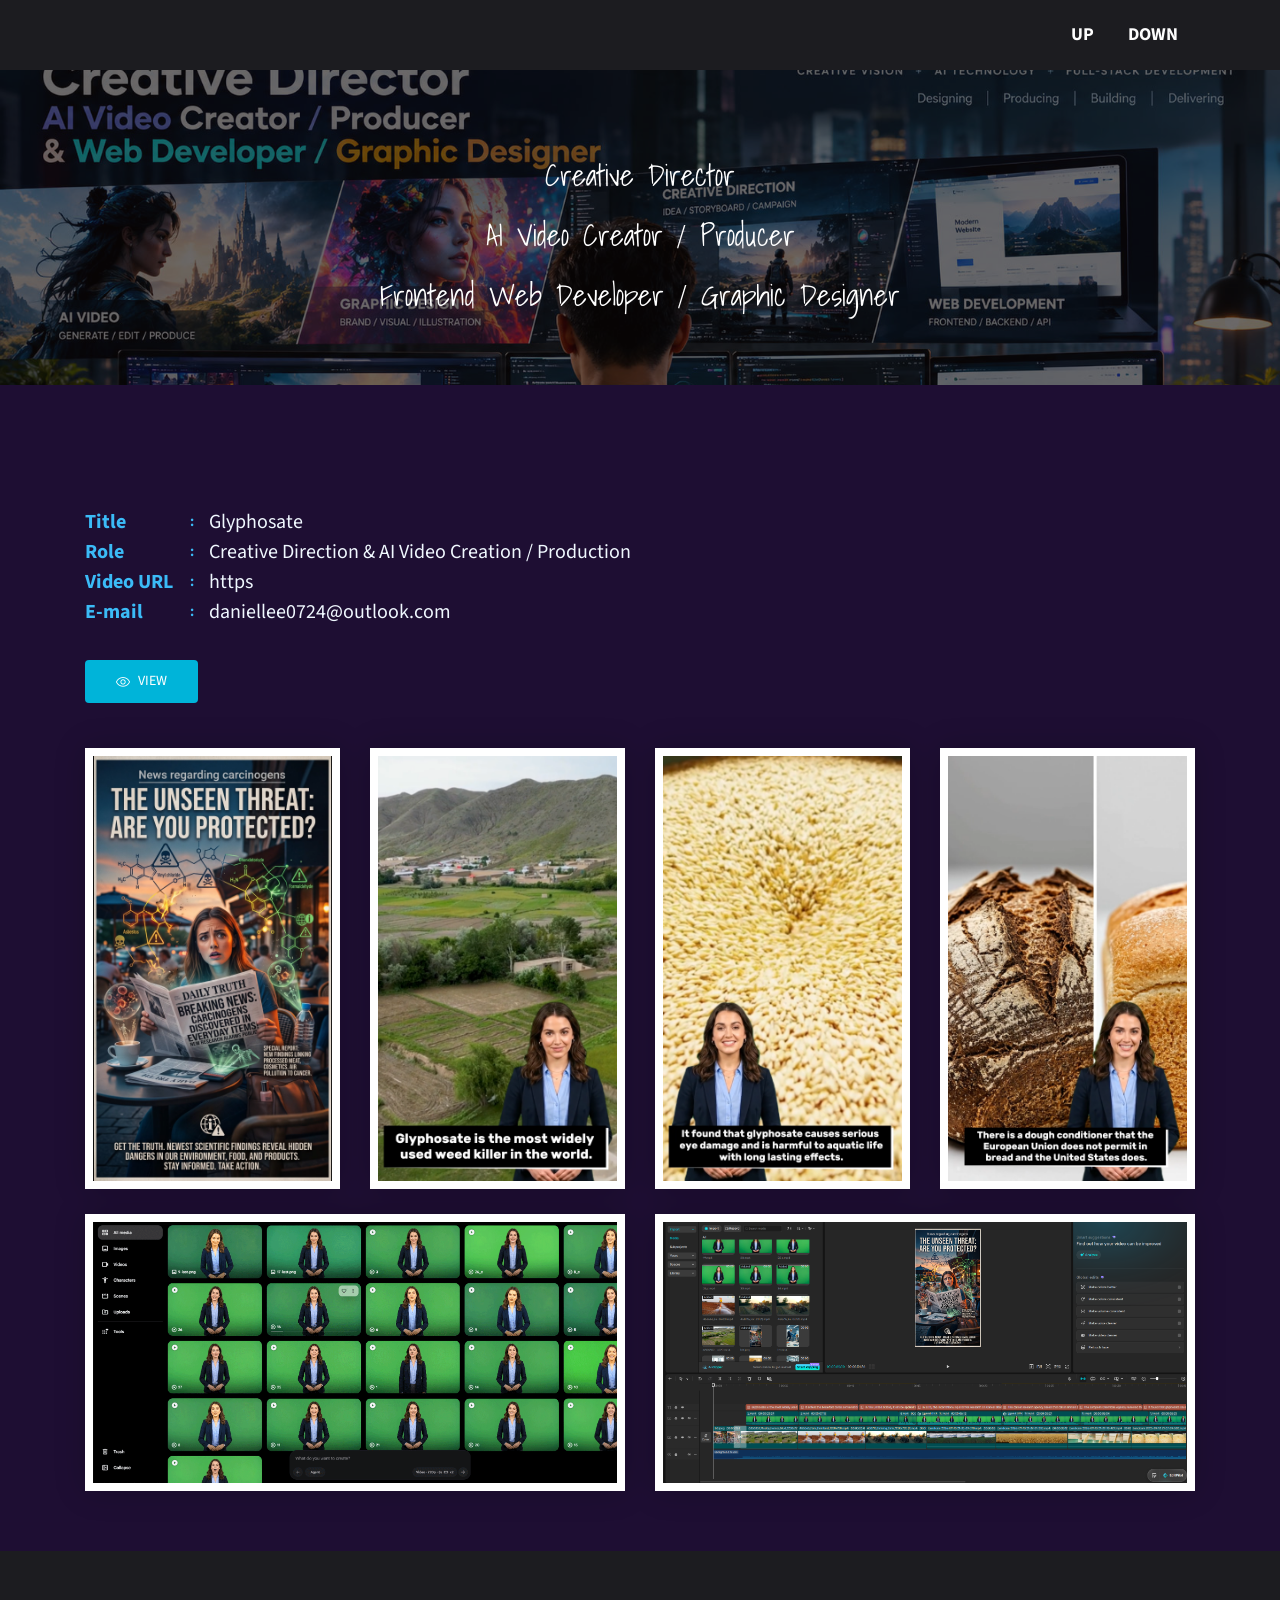
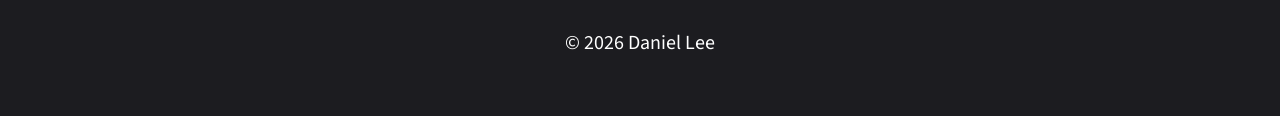
==== assets/product-1.html @ 9b0a5a01 "first commit" ====
<!DOCTYPE html>
<html lang="en">
  <head>

    <title>product-1</title>

    <!-- Bootstrap CSS -->
    <link rel="stylesheet" type="text/css" href="css/bootstrap.min.css" >
    <!-- Fonts -->
    <link rel="stylesheet" type="text/css" href="fonts/font-awesome.min.css">
    <!-- Icon -->
    <link rel="stylesheet" type="text/css" href="fonts/simple-line-icons.css">
    <!-- Slicknav -->
    <link rel="stylesheet" type="text/css" href="css/slicknav.css">
    <!-- Nivo Lightbox -->
    <link rel="stylesheet" type="text/css" href="css/nivo-lightbox.css" >
    <!-- Animate -->
    <link rel="stylesheet" type="text/css" href="css/animate.css">
    <!-- Main Style -->
    <link rel="stylesheet" type="text/css" href="css/main.css">
    <!-- Responsive Style -->
    <link rel="stylesheet" type="text/css" href="css/responsive.css">

  </head>
  <body>

    <!-- Header Area wrapper Starts -->
    <header id="header-wrap">
      <!-- Navbar Start -->
      <nav class="navbar navbar-expand-lg fixed-top scrolling-navbar indigo">
        <div class="container">
          <!-- Brand and toggle get grouped for better mobile display -->
          <div class="collapse navbar-collapse" id="main-navbar">
            <ul class="onepage-nev navbar-nav mr-auto w-100 justify-content-end clearfix">
              <li class="nav-item active">
                <a class="nav-link" href="#hero-area">
                  Up
                </a>
              </li>
              <li class="nav-item">
                <a class="nav-link" href="#footer">
                  Down
                </a>
              </li>
            </ul>
          </div>
        </div>

        <!-- Mobile Menu Start -->
        <ul class="onepage-nev mobile-menu">
          <li>
            <a href="#home">UP</a>
          </li>
          <li>
            <a href="#footer">Down</a>
          </li>
        </ul>
        <!-- Mobile Menu End -->
      </nav>
      <!-- Navbar End -->

      <!-- Hero Area Start -->
      <div id="hero-area" class="hero-area-bg">
        <div class="overlay"></div>
        <div class="container">
          <div class="row">
            <div class="col-md-12 col-sm-12 text-center">
              <div class="contents">
                <p class="script-font wow fadeInUp" data-wow-delay="0.6s"><br> Creative Director <br> <br> AI Video Creator / Producer <br> <br> Frontend Web Developer / Graphic Designer</p>
              </div>
            </div>
          </div>
        </div>
      </div>
      <!-- Hero Area End -->

    </header>
    <!-- Header Area wrapper End -->

    <!-- About Section Start -->
    <section id="about" class="section-padding">

      <div class="container">
            <div class="profile-wrapper wow fadeInRight" data-wow-delay="0.3s">
                <div class="about-profile">
                  <ul class="admin-profile">
                    <li><span class="pro-title"> Title </span> <span class="pro-detail">Glyphosate</span></li>
                    <li><span class="pro-title"> Role </span> <span class="pro-detail">Creative Direction & AI Video Creation / Production</span></li>
                    <li><span class="pro-title"> Video URL </span> <span class="pro-detail">https</span></li>
                    <li><span class="pro-title"> E-mail </span> <span class="pro-detail">daniellee0724@outlook.com</span></li>
                  </ul>
              </div>         
              <a href="#" class="btn btn-common"><i class="icon-eye"></i> View</a>
            </div>
            
        <div class="img-thumb wow fadeInLeft" data-wow-delay="0.3s">
          <div class="row">
            <div class="col-sm-6 col-md-3">
              <img  class="img-fluid" src="img/gallery/Glyphosate[00_00_02].png" alt="">
            </div>
              <div class="col-sm-6 col-md-3">
              <img  class="img-fluid" src="img/gallery/Glyphosate[00_00_06].png" alt="">
            </div>
            <div class="col-sm-6 col-md-3">
              <img  class="img-fluid" src="img/gallery/Glyphosate[00_00_34].png" alt="">
            </div>
            <div class="col-sm-6 col-md-3">
              <img  class="img-fluid" src="img/gallery/Glyphosate[00_00_45].png" alt="">
            </div>
          </div>
        </div>

        <br>
        
        <div class="row">
          <div class="col-sm-6">
            <div class="img-thumb wow fadeInLeft" data-wow-delay="0.3s">
              <img class="img-fluid" src="img/gallery/Glyphosate_work_1.png" alt="">
            </div>
          </div>
          <div class="col-sm-6">
            <div class="img-thumb wow fadeInLeft" data-wow-delay="0.3s">
              <img class="img-fluid" src="img/gallery/Glyphosate_work_2.png" alt="">
            </div>
          </div>
        </div> 

      </div>

    </section>
    <!-- About Section End -->

    

    <!-- Footer Section Start -->
    <footer id="footer"class="footer-area section-padding">
      <div class="container">
        <div class="row">
          <div class="col-md-12">
            <div class="footer-text text-center wow fadeInDown" data-wow-delay="0.3s">
              <p>© <span id="year"></span> Daniel Lee</p>
            </div>
          </div>
        </div>
      </div>
    </footer>
    <!-- Footer Section End -->

    <a href="#" class="back-to-top">
    	<i class="icon-arrow-up"></i>
    </a>

    <!-- jQuery first, then Popper.js, then Bootstrap JS -->
    <script>
      const d = new Date();
      document.getElementById("year").innerHTML = d.getFullYear();
	  </script>
    <script src="assets/js/jquery-min.js"></script>
    <script src="assets/js/popper.min.js"></script>
    <script src="assets/js/bootstrap.min.js"></script>
    <script src="assets/js/jquery.mixitup.js"></script>
    <script src="assets/js/jquery.counterup.min.js"></script>
    <script src="assets/js/waypoints.min.js"></script>
    <script src="assets/js/wow.js"></script>
    <script src="assets/js/jquery.nav.js"></script>
    <script src="assets/js/jquery.easing.min.js"></script>  
    <script src="assets/js/nivo-lightbox.js"></script>
    <script src="assets/js/jquery.slicknav.js"></script>
    <script src="assets/js/main.js"></script>
      
  </body>
</html>
---- assets/fonts/simple-line-icons.css ----
@font-face {
	font-family: 'Simple-Line-Icons';
	src:url('../fonts/line-icons/Simple-Line-Icons.eot');
	src:url('../fonts/line-icons/Simple-Line-Icons.eot?#iefix') format('embedded-opentype'),
		url('../fonts/line-icons/Simple-Line-Icons.woff') format('woff'),
		url('../fonts/line-icons/Simple-Line-Icons.ttf') format('truetype'),
		url('../fonts/line-icons/Simple-Line-Icons.svg#Simple-Line-Icons') format('svg');
		font-weight: normal;
		font-style: normal;
}
/*
 Use the following CSS code if you want to have a class per icon.
 Instead of a list of all class selectors, you can use the generic [class*="icon-"] selector, but it's slower:
*/
.icon-user,
.icon-people,
.icon-user-female,
.icon-user-follow,
.icon-user-following,
.icon-user-unfollow,
.icon-login,
.icon-logout,
.icon-emotsmile,
.icon-phone,
.icon-call-end,
.icon-call-in,
.icon-call-out,
.icon-map,
.icon-location-pin,
.icon-direction,
.icon-directions,
.icon-compass,
.icon-layers,
.icon-menu,
.icon-list,
.icon-options-vertical,
.icon-options,
.icon-arrow-down,
.icon-arrow-left,
.icon-arrow-right,
.icon-arrow-up,
.icon-arrow-up-circle,
.icon-arrow-left-circle,
.icon-arrow-right-circle,
.icon-arrow-down-circle,
.icon-check,
.icon-clock,
.icon-plus,
.icon-minus,
.icon-close,
.icon-event,
.icon-exclamation,
.icon-organization,
.icon-trophy,
.icon-screen-smartphone,
.icon-screen-desktop,
.icon-plane,
.icon-notebook,
.icon-mustache,
.icon-mouse,
.icon-magnet,
.icon-energy,
.icon-disc,
.icon-cursor,
.icon-cursor-move,
.icon-crop,
.icon-chemistry,
.icon-speedometer,
.icon-shield,
.icon-screen-tablet,
.icon-magic-wand,
.icon-hourglass,
.icon-graduation,
.icon-ghost,
.icon-game-controller,
.icon-fire,
.icon-eyeglass,
.icon-envelope-open,
.icon-envelope-letter,
.icon-bell,
.icon-badge,
.icon-anchor,
.icon-wallet,
.icon-vector,
.icon-speech,
.icon-puzzle,
.icon-printer,
.icon-present,
.icon-playlist,
.icon-pin,
.icon-picture,
.icon-handbag,
.icon-globe-alt,
.icon-globe,
.icon-folder-alt,
.icon-folder,
.icon-film,
.icon-feed,
.icon-drop,
.icon-drawer,
.icon-docs,
.icon-doc,
.icon-diamond,
.icon-cup,
.icon-calculator,
.icon-bubbles,
.icon-briefcase,
.icon-book-open,
.icon-basket-loaded,
.icon-basket,
.icon-bag,
.icon-action-undo,
.icon-action-redo,
.icon-wrench,
.icon-umbrella,
.icon-trash,
.icon-tag,
.icon-support,
.icon-frame,
.icon-size-fullscreen,
.icon-size-actual,
.icon-shuffle,
.icon-share-alt,
.icon-share,
.icon-rocket,
.icon-question,
.icon-pie-chart,
.icon-pencil,
.icon-note,
.icon-loop,
.icon-home,
.icon-grid,
.icon-graph,
.icon-microphone,
.icon-music-tone-alt,
.icon-music-tone,
.icon-earphones-alt,
.icon-earphones,
.icon-equalizer,
.icon-like,
.icon-dislike,
.icon-control-start,
.icon-control-rewind,
.icon-control-play,
.icon-control-pause,
.icon-control-forward,
.icon-control-end,
.icon-volume-1,
.icon-volume-2,
.icon-volume-off,
.icon-calendar,
.icon-bulb,
.icon-chart,
.icon-ban,
.icon-bubble,
.icon-camrecorder,
.icon-camera,
.icon-cloud-download,
.icon-cloud-upload,
.icon-envelope,
.icon-eye,
.icon-flag,
.icon-heart,
.icon-info,
.icon-key,
.icon-link,
.icon-lock,
.icon-lock-open,
.icon-magnifier,
.icon-magnifier-add,
.icon-magnifier-remove,
.icon-paper-clip,
.icon-paper-plane,
.icon-power,
.icon-refresh,
.icon-reload,
.icon-settings,
.icon-star,
.icon-symbol-female,
.icon-symbol-male,
.icon-target,
.icon-credit-card,
.icon-paypal,
.icon-social-tumblr,
.icon-social-twitter,
.icon-social-facebook,
.icon-social-instagram,
.icon-social-linkedin,
.icon-social-pinterest,
.icon-social-github,
.icon-social-google,
.icon-social-reddit,
.icon-social-skype,
.icon-social-dribbble,
.icon-social-behance,
.icon-social-foursqare,
.icon-social-soundcloud,
.icon-social-spotify,
.icon-social-stumbleupon,
.icon-social-youtube,
.icon-social-dropbox,
.icon-social-vkontakte,
.icon-social-steam {
  font-family: 'simple-line-icons';
  speak: none;
  font-style: normal;
  font-weight: normal;
  font-variant: normal;
  text-transform: none;
  line-height: 1;
  /* Better Font Rendering =========== */
  -webkit-font-smoothing: antialiased;
  -moz-osx-font-smoothing: grayscale;
}
.icon-user:before {
  content: "\e005";
}
.icon-people:before {
  content: "\e001";
}
.icon-user-female:before {
  content: "\e000";
}
.icon-user-follow:before {
  content: "\e002";
}
.icon-user-following:before {
  content: "\e003";
}
.icon-user-unfollow:before {
  content: "\e004";
}
.icon-login:before {
  content: "\e066";
}
.icon-logout:before {
  content: "\e065";
}
.icon-emotsmile:before {
  content: "\e021";
}
.icon-phone:before {
  content: "\e600";
}
.icon-call-end:before {
  content: "\e048";
}
.icon-call-in:before {
  content: "\e047";
}
.icon-call-out:before {
  content: "\e046";
}
.icon-map:before {
  content: "\e033";
}
.icon-location-pin:before {
  content: "\e096";
}
.icon-direction:before {
  content: "\e042";
}
.icon-directions:before {
  content: "\e041";
}
.icon-compass:before {
  content: "\e045";
}
.icon-layers:before {
  content: "\e034";
}
.icon-menu:before {
  content: "\e601";
}
.icon-list:before {
  content: "\e067";
}
.icon-options-vertical:before {
  content: "\e602";
}
.icon-options:before {
  content: "\e603";
}
.icon-arrow-down:before {
  content: "\e604";
}
.icon-arrow-left:before {
  content: "\e605";
}
.icon-arrow-right:before {
  content: "\e606";
}
.icon-arrow-up:before {
  content: "\e607";
}
.icon-arrow-up-circle:before {
  content: "\e078";
}
.icon-arrow-left-circle:before {
  content: "\e07a";
}
.icon-arrow-right-circle:before {
  content: "\e079";
}
.icon-arrow-down-circle:before {
  content: "\e07b";
}
.icon-check:before {
  content: "\e080";
}
.icon-clock:before {
  content: "\e081";
}
.icon-plus:before {
  content: "\e095";
}
.icon-minus:before {
  content: "\e615";
}
.icon-close:before {
  content: "\e082";
}
.icon-event:before {
  content: "\e619";
}
.icon-exclamation:before {
  content: "\e617";
}
.icon-organization:before {
  content: "\e616";
}
.icon-trophy:before {
  content: "\e006";
}
.icon-screen-smartphone:before {
  content: "\e010";
}
.icon-screen-desktop:before {
  content: "\e011";
}
.icon-plane:before {
  content: "\e012";
}
.icon-notebook:before {
  content: "\e013";
}
.icon-mustache:before {
  content: "\e014";
}
.icon-mouse:before {
  content: "\e015";
}
.icon-magnet:before {
  content: "\e016";
}
.icon-energy:before {
  content: "\e020";
}
.icon-disc:before {
  content: "\e022";
}
.icon-cursor:before {
  content: "\e06e";
}
.icon-cursor-move:before {
  content: "\e023";
}
.icon-crop:before {
  content: "\e024";
}
.icon-chemistry:before {
  content: "\e026";
}
.icon-speedometer:before {
  content: "\e007";
}
.icon-shield:before {
  content: "\e00e";
}
.icon-screen-tablet:before {
  content: "\e00f";
}
.icon-magic-wand:before {
  content: "\e017";
}
.icon-hourglass:before {
  content: "\e018";
}
.icon-graduation:before {
  content: "\e019";
}
.icon-ghost:before {
  content: "\e01a";
}
.icon-game-controller:before {
  content: "\e01b";
}
.icon-fire:before {
  content: "\e01c";
}
.icon-eyeglass:before {
  content: "\e01d";
}
.icon-envelope-open:before {
  content: "\e01e";
}
.icon-envelope-letter:before {
  content: "\e01f";
}
.icon-bell:before {
  content: "\e027";
}
.icon-badge:before {
  content: "\e028";
}
.icon-anchor:before {
  content: "\e029";
}
.icon-wallet:before {
  content: "\e02a";
}
.icon-vector:before {
  content: "\e02b";
}
.icon-speech:before {
  content: "\e02c";
}
.icon-puzzle:before {
  content: "\e02d";
}
.icon-printer:before {
  content: "\e02e";
}
.icon-present:before {
  content: "\e02f";
}
.icon-playlist:before {
  content: "\e030";
}
.icon-pin:before {
  content: "\e031";
}
.icon-picture:before {
  content: "\e032";
}
.icon-handbag:before {
  content: "\e035";
}
.icon-globe-alt:before {
  content: "\e036";
}
.icon-globe:before {
  content: "\e037";
}
.icon-folder-alt:before {
  content: "\e039";
}
.icon-folder:before {
  content: "\e089";
}
.icon-film:before {
  content: "\e03a";
}
.icon-feed:before {
  content: "\e03b";
}
.icon-drop:before {
  content: "\e03e";
}
.icon-drawer:before {
  content: "\e03f";
}
.icon-docs:before {
  content: "\e040";
}
.icon-doc:before {
  content: "\e085";
}
.icon-diamond:before {
  content: "\e043";
}
.icon-cup:before {
  content: "\e044";
}
.icon-calculator:before {
  content: "\e049";
}
.icon-bubbles:before {
  content: "\e04a";
}
.icon-briefcase:before {
  content: "\e04b";
}
.icon-book-open:before {
  content: "\e04c";
}
.icon-basket-loaded:before {
  content: "\e04d";
}
.icon-basket:before {
  content: "\e04e";
}
.icon-bag:before {
  content: "\e04f";
}
.icon-action-undo:before {
  content: "\e050";
}
.icon-action-redo:before {
  content: "\e051";
}
.icon-wrench:before {
  content: "\e052";
}
.icon-umbrella:before {
  content: "\e053";
}
.icon-trash:before {
  content: "\e054";
}
.icon-tag:before {
  content: "\e055";
}
.icon-support:before {
  content: "\e056";
}
.icon-frame:before {
  content: "\e038";
}
.icon-size-fullscreen:before {
  content: "\e057";
}
.icon-size-actual:before {
  content: "\e058";
}
.icon-shuffle:before {
  content: "\e059";
}
.icon-share-alt:before {
  content: "\e05a";
}
.icon-share:before {
  content: "\e05b";
}
.icon-rocket:before {
  content: "\e05c";
}
.icon-question:before {
  content: "\e05d";
}
.icon-pie-chart:before {
  content: "\e05e";
}
.icon-pencil:before {
  content: "\e05f";
}
.icon-note:before {
  content: "\e060";
}
.icon-loop:before {
  content: "\e064";
}
.icon-home:before {
  content: "\e069";
}
.icon-grid:before {
  content: "\e06a";
}
.icon-graph:before {
  content: "\e06b";
}
.icon-microphone:before {
  content: "\e063";
}
.icon-music-tone-alt:before {
  content: "\e061";
}
.icon-music-tone:before {
  content: "\e062";
}
.icon-earphones-alt:before {
  content: "\e03c";
}
.icon-earphones:before {
  content: "\e03d";
}
.icon-equalizer:before {
  content: "\e06c";
}
.icon-like:before {
  content: "\e068";
}
.icon-dislike:before {
  content: "\e06d";
}
.icon-control-start:before {
  content: "\e06f";
}
.icon-control-rewind:before {
  content: "\e070";
}
.icon-control-play:before {
  content: "\e071";
}
.icon-control-pause:before {
  content: "\e072";
}
.icon-control-forward:before {
  content: "\e073";
}
.icon-control-end:before {
  content: "\e074";
}
.icon-volume-1:before {
  content: "\e09f";
}
.icon-volume-2:before {
  content: "\e0a0";
}
.icon-volume-off:before {
  content: "\e0a1";
}
.icon-calendar:before {
  content: "\e075";
}
.icon-bulb:before {
  content: "\e076";
}
.icon-chart:before {
  content: "\e077";
}
.icon-ban:before {
  content: "\e07c";
}
.icon-bubble:before {
  content: "\e07d";
}
.icon-camrecorder:before {
  content: "\e07e";
}
.icon-camera:before {
  content: "\e07f";
}
.icon-cloud-download:before {
  content: "\e083";
}
.icon-cloud-upload:before {
  content: "\e084";
}
.icon-envelope:before {
  content: "\e086";
}
.icon-eye:before {
  content: "\e087";
}
.icon-flag:before {
  content: "\e088";
}
.icon-heart:before {
  content: "\e08a";
}
.icon-info:before {
  content: "\e08b";
}
.icon-key:before {
  content: "\e08c";
}
.icon-link:before {
  content: "\e08d";
}
.icon-lock:before {
  content: "\e08e";
}
.icon-lock-open:before {
  content: "\e08f";
}
.icon-magnifier:before {
  content: "\e090";
}
.icon-magnifier-add:before {
  content: "\e091";
}
.icon-magnifier-remove:before {
  content: "\e092";
}
.icon-paper-clip:before {
  content: "\e093";
}
.icon-paper-plane:before {
  content: "\e094";
}
.icon-power:before {
  content: "\e097";
}
.icon-refresh:before {
  content: "\e098";
}
.icon-reload:before {
  content: "\e099";
}
.icon-settings:before {
  content: "\e09a";
}
.icon-star:before {
  content: "\e09b";
}
.icon-symbol-female:before {
  content: "\e09c";
}
.icon-symbol-male:before {
  content: "\e09d";
}
.icon-target:before {
  content: "\e09e";
}
.icon-credit-card:before {
  content: "\e025";
}
.icon-paypal:before {
  content: "\e608";
}
.icon-social-tumblr:before {
  content: "\e00a";
}
.icon-social-twitter:before {
  content: "\e009";
}
.icon-social-facebook:before {
  content: "\e00b";
}
.icon-social-instagram:before {
  content: "\e609";
}
.icon-social-linkedin:before {
  content: "\e60a";
}
.icon-social-pinterest:before {
  content: "\e60b";
}
.icon-social-github:before {
  content: "\e60c";
}
.icon-social-google:before {
  content: "\e60d";
}
.icon-social-reddit:before {
  content: "\e60e";
}
.icon-social-skype:before {
  content: "\e60f";
}
.icon-social-dribbble:before {
  content: "\e00d";
}
.icon-social-behance:before {
  content: "\e610";
}
.icon-social-foursqare:before {
  content: "\e611";
}
.icon-social-soundcloud:before {
  content: "\e612";
}
.icon-social-spotify:before {
  content: "\e613";
}
.icon-social-stumbleupon:before {
  content: "\e614";
}
.icon-social-youtube:before {
  content: "\e008";
}
.icon-social-dropbox:before {
  content: "\e00c";
}
.icon-social-vkontakte:before {
  content: "\e618";
}
.icon-social-steam:before {
  content: "\e620";
}
---- assets/css/main.css ----
@import url("https://fonts.googleapis.com/css?family=Shadows+Into+Light|Source+Sans+Pro:400,700");
html {
  overflow-x: hidden;
}

body {
  background: #1e0e33;
  font-size: 14px;
  font-weight: 400;
  font-family: "Source Sans Pro", sans-serif;
  -webkit-box-sizing: border-box;
  -moz-box-sizing: border-box;
  box-sizing: border-box;
  -webkit-font-smoothing: subpixel-antialiased;
  color: #666;
  line-height: 25px;
  -webkit-backface-visibility: hidden;
  backface-visibility: hidden;
  overflow-x: hidden;
}

h1, h2, h3, h4 {
  font-size: 38px;
  font-weight: 700;
  font-family: "Source Sans Pro", sans-serif;
  color: white;
}

.script-font {
  font-family: 'Shadows Into Light', cursive;
}

a {
  -webkit-transition: all 0.2s linear;
  -moz-transition: all 0.2s linear;
  -o-transition: all 0.2s linear;
  transition: all 0.2s linear;
}

a:hover {
  text-decoration: none;
}

a a:focus {
  outline: none;
}

p {
  font-weight: 400;
  font-family: "Source Sans Pro", sans-serif;
  margin: 0px;
  font-size: 14px;
  color:white
}

ul, ol {
  list-style: outside none none;
  margin: 0;
  padding: 0;
}

ul li, ol li {
  list-style: none;
}

.hero-heading {
  font-size: 48px;
  font-weight: 700;
  color: #fff;
  text-transform: capitalize;
  line-height: 70px;
  letter-spacing: 0.1rem;
}

.hero-sub-heading {
  font-size: 20px;
  font-weight: 400;
  color: #e6e6e6;
  line-height: 45px;
  letter-spacing: 0.1rem;
}

.section-titile-bg {
  display: inline;
  font-size: 115px;
  font-weight: 700;
  height: 100%;
  left: -173px;
  opacity: 0.1;
  position: absolute;
  top: -14px;
  width: 100%;
  text-align: center;
}

.section-title-header p {
  text: center;
  font-weight: 400;
  line-height: 26px;
  padding-bottom: 36px;
}

.section-title {
  color: #fcfafa;
  font-size: 38px;
  text-align: center;
  letter-spacing: 1px;
  line-height: 1;
  margin-bottom: 48px;
  padding: 0 10px;
  position: relative;
}

.btn {
  font-size: 14px;
  padding: 10px 30px;
  border-radius: 0px;
  cursor: pointer;
  font-weight: 400;
  color: #fff;
  border-radius: 4px;
  text-transform: uppercase;
  -webkit-transition: all 0.2s linear;
  -moz-transition: all 0.2s linear;
  -o-transition: all 0.2s linear;
  transition: all 0.2s linear;
  display: inline-block;
}

.btn:focus,
.btn:active {
  box-shadow: none;
  outline: none;
  color: #fff;
}

.btn-common {
  background-color: #00b4d9;
  position: relative;
  z-index: 1;
}

.btn-common:hover {
  color: #fff;
  background-color: #21cff3;
  box-shadow: 0 6px 22px rgba(0, 0, 0, 0.1);
  transition: all .2s ease-in-out;
  -moz-transition: all .2s ease-in-out;
  -webkit-transition: all .2s ease-in-out;
}

.btn-danger:hover {
  background-color: #f55262;
  border-color: #f55262;
  box-shadow: 0 6px 22px rgba(0, 0, 0, 0.1);
  transition: all .2s ease-in-out;
  -moz-transition: all .2s ease-in-out;
  -webkit-transition: all .2s ease-in-out;
}

.btn-border {
  color: #fff;
  background-color: transparent;
  border: 1px solid #fff;
}

.btn-border:hover {
  border: 1px solid #fff;
  color: #fff;
  background-color: rgba(255, 255, 255, 0.2);
}

.btn-lg {
  padding: 14px 33px;
  text-transform: uppercase;
  font-size: 16px;
}

.btn-rm {
  padding: 7px 10px;
  text-transform: capitalize;
}

button:focus {
  outline: none !important;
}

.icon-close, .icon-check {
  color: #00b4d9;
}

.social-icon li {
  display: inline-block;
}

.social-icon li a {
  color: #000;
  background: #fff;
  width: 35px;
  height: 35px;
  line-height: 38px;
  display: block;
  text-align: center;
  border-radius: 100%;
  font-size: 16px;
  margin: 15px 6px 12px 6px;
  transition: all 0.3s ease-in-out 0s;
  -moz-transition: all 0.3s ease-in-out 0s;
  -webkit-transition: all 0.3s ease-in-out 0s;
  -o-transition: all 0.3s ease-in-out 0s;
}

.social-icon li a:hover {
  color: #fff;
}

.social-icon li .facebook:hover {
  background: #3b5999;
}

.social-icon li .twitter:hover {
  background: #4A9CEC;
}

.social-icon li .instagram:hover {
  background: #D6274D;
}

.social-icon li .linkedin:hover {
  background: #1260A2;
}

.social-icon li .google:hover {
  background: #CE332A;
}

/* ScrollToTop */
a.back-to-top {
  display: none;
  position: fixed;
  bottom: 18px;
  right: 15px;
  text-decoration: none;
}

a.back-to-top i {
  display: block;
  font-size: 22px;
  width: 40px;
  height: 40px;
  line-height: 40px;
  color: #fff;
  background: #00b4d9;
  border-radius: 2px;
  text-align: center;
  transition: all 0.2s ease-in-out;
  -moz-transition: all 0.2s ease-in-out;
  -webkit-transition: all 0.2s ease-in-out;
  -o-transition: all 0.2s ease-in-out;
  box-shadow: 0 0 4px rgba(0, 0, 0, 0.14), 0 4px 8px rgba(0, 0, 0, 0.28);
}

a.back-to-top:hover, a.back-to-top:focus {
  text-decoration: none;
}

#loader {
  position: fixed;
  background: #fff;
  top: 0;
  left: 0;
  width: 100%;
  height: 100%;
  z-index: 9999999999;
}

.square-spin {
  position: absolute;
  top: 50%;
  left: 50%;
  margin-left: -40px;
  margin-top: -40px;
}

.square-spin img {
  max-width: 64px;
}

.section-padding {
  padding: 60px 0;
}

#about .img-thumb img {
  border: 8px solid #fff;
  box-shadow: 0px 0px 30px rgba(0, 0, 0, 0.2);
}

.profile-wrapper {
  padding: 45px 0;
}

.profile-wrapper .btn {
  margin: 10px 10px 0px 0px;
}

.profile-wrapper .btn i {
  vertical-align: middle;
  margin-right: 5px;
}

.about-profile {
  position: relative;
  margin: 20px 0 20px 0;
  font-size: 20px;
  color: aliceblue;
}

.about-profile .pro-title {
  font-weight: 700;
  color: #3bbbf7;
  position: relative;
  width: 120px;
  display: inline-block;
  margin-bottom: 5px;
}

.about-profile .pro-title:after {
  position: absolute;
  content: ':';
  color: #3bbbf7;
  font-size: 14px;
  left: 105px;
}

.about-profile .admin-sign {
  position: absolute;
  right: 45px;
  bottom: 10px;
}

.counter-section {
  background: url(../img/background/bg-1.jpg);
  overflow: hidden;
  position: relative;
}

.counter-section:before {
  content: '';
  position: absolute;
  top: 0;
  bottom: 0;
  width: 100%;
  height: 100%;
  background: rgba(0, 0, 0, 0.5);
}

.counter-section .counter {
  padding: 30px 0;
}

.counter-section .counter .icon {
  margin-bottom: 30px;
}

.counter-section .counter .icon i {
  font-size: 48px;
  color: #00b4d9;
}

.counter-section .counter p {
  font-size: 18px;
  text-transform: uppercase;
  color: #fff;
  font-weight: 400;
  letter-spacing: 1px;
  margin: 30px 0;
}

.counter-section .counter .counterUp {
  color: #fff;
  font-size: 42px;
  margin-top: 15px;
  font-weight: 700;
}

/* Resume */
.timeline {
  position: relative;
}

.timeline .timelin-title {
  font-size: 20px;
  text-transform: uppercase;
  margin-left: 25px;
}

.timeline li {
  padding: 0 20px 20px 30px;
  list-style: none;
  border-left: 2px solid #f1f1f1;
}

.timeline li .content-text {
  background: #422f59;
  padding: 20px;
}

.timeline li .line-title {
  font-size: 16px;
  line-height: 6px;
}

.timeline li span {
  color:#24daff;
  font-size: 14px;
  padding: 9px 0;
  display: block;
}

.timeline li .line-text {
  color: #faf8f8;
  line-height: 18px;
}

.timeline li:first-child:before {
  border: 0;
  background: none;
  position: relative;
}

.timeline li:last-child {
  padding: 0 20px 0px 30px;
}

.timeline li:before {
  content: "";
  border: solid 2px;
  width: 8px;
  height: 8px;
  border-radius: 50px;
  -moz-border-radius: 50px;
  -webkit-border-radius: 50px;
  font-size: 8px;
  margin-left: -35px;
  font-weight: 400;
  background: #fff;
  display: block;
  position: absolute;
  margin-top: 18px;
  border-color: #00b4d9 !important;
}

.timeline li:first-child i {
  font-size: 20px;
  float: left;
  margin-left: -30px;
  line-height: 50px;
  border-radius: 30px;
  margin: -12px -55px;
  background: #00b4d9;
  color: #fff;
  width: 50px;
  height: 50px;
  text-align: center;
}

.navbar-brand {
  position: relative;
  padding: 0px;
}

.top-nav-collapse {
  background: #1C1C20;
  z-index: 999999;
  top: 0px !important;
  min-height: 58px;
  box-shadow: 0px 3px 6px 3px rgba(0, 0, 0, 0.06);
  -webkit-animation-duration: 1s;
  animation-duration: 1s;
  -webkit-animation-fill-mode: both;
  animation-fill-mode: both;
  -webkit-animation-name: fadeInDown;
  animation-name: fadeInDown;
  background: #1C1C20 !important;
  color: white;
}

.top-nav-collapse .navbar-brand {
  top: 0px;
}

.top-nav-collapse .navbar-brand img {
  width: 65%;
}

.top-nav-collapse .navbar-nav .nav-link {
  color: #ffffff !important;
  margin-top: 0px !important;
  margin-bottom: 0px !important;
}

.top-nav-collapse .navbar-nav .nav-link:hover {
  cursor: pointer;
  color: #00b4d9 !important;
}

.top-nav-collapse .navbar-nav li.active a.nav-link {
  color: #00b4d9 !important;
}

.indigo {
  background: #1C1C20;
  color: white;
}

.menu-bg {
  background: transparent;
}

.navbar-expand-lg .navbar-nav .nav-link i {
  font-size: 28px;
  color: #00b4d9;
  vertical-align: middle;
  -webkit-transition: all 0.3s ease-in-out;
  -moz-transition: all 0.3s ease-in-out;
  transition: all 0.3s ease-in-out;
}

.navbar-expand-lg .navbar-nav .nav-link i:hover {
  color: #21cff3;
}

.navbar-expand-lg .navbar-nav .nav-link {
  color: #fdfdfd;
  font-weight: 700;
  padding: 0 17px;
  margin-top: 15px;
  margin-bottom: 15px;
  line-height: 40px;
  text-transform: uppercase;
  cursor: pointer;
  background: transparent;
  -webkit-transition: all 0.3s ease-in-out;
  -moz-transition: all 0.3s ease-in-out;
  transition: all 0.3s ease-in-out;
  font-size: large;
}

.navbar-expand-lg .navbar-nav li a:hover,
.navbar-expand-lg .navbar-nav li .active > a,
.navbar-expand-lg .navbar-nav li a:focus {
  color: #00b4d9;
  outline: none;
}

.navbar {
  padding: 0;
}

/* .navbar li.active a.nav-link {
  color: #00b4d9;
} */

.dropdown-toggle::after {
  display: none;
}

.dropdown-menu {
  margin: 0;
  padding: 0;
  display: none;
  position: absolute;
  z-index: 99;
  min-width: 210px;
  background-color: #fff;
  white-space: nowrap;
  border-radius: 4px;
  -webkit-box-shadow: 0 6px 12px rgba(0, 0, 0, 0.175);
  box-shadow: 0 6px 12px rgba(0, 0, 0, 0.175);
  animation: fadeIn 0.4s;
  -webkit-animation: fadeIn 0.4s;
  -moz-animation: fadeIn 0.4s;
  -o-animation: fadeIn 0.4s;
  -ms-animation: fadeIn 0.4s;
}

.dropdown-menu:before {
  content: "";
  display: inline-block;
  position: absolute;
  bottom: 100%;
  left: 20%;
  margin-left: -5px;
  border-right: 10px solid transparent;
  border-left: 10px solid transparent;
  border-bottom: 10px solid #fff;
}

.dropdown:hover .dropdown-menu {
  display: block;
  position: absolute;
  text-align: left;
  top: 100%;
  border: none;
  animation: fadeIn 0.4s;
  -webkit-animation: fadeIn 0.4s;
  -moz-animation: fadeIn 0.4s;
  -o-animation: fadeIn 0.4s;
  -ms-animation: fadeIn 0.4s;
}

.dropdown .dropdown-menu .dropdown-item {
  width: 100%;
  padding: 12px 20px;
  font-size: 14px;
  color: #333;
  border-bottom: 1px solid #f1f1f1;
  text-decoration: none;
  display: inline-block;
  float: left;
  clear: both;
  position: relative;
  outline: 0;
  transition: all 0.3s ease-in-out;
  -webkit-transition: all 0.3s ease-in-out;
  -moz-transition: all 0.3s ease-in-out;
  -o-transition: all 0.3s ease-in-out;
  -ms-transition: all 0.3s ease-in-out;
}

.dropdown .dropdown-menu .dropdown-item:last-child {
  border-bottom: none;
  border-bottom-left-radius: 4px;
  border-bottom-right-radius: 4px;
}

.dropdown .dropdown-menu .dropdown-item:first-child {
  border-top-left-radius: 4px;
  border-top-right-radius: 4px;
}

.dropdown .dropdown-item:focus,
.dropdown .dropdown-item:hover,
.dropdown .dropdown-item.active {
  color: #00b4d9;
}

.dropdown-item.active, .dropdown-item:active {
  background: transparent;
}

.fadeInUpMenu {
  -webkit-animation-name: fadeInUpMenu;
  animation-name: fadeInUpMenu;
}

.slicknav_btn {
  border-color: #00b4d9;
}

.slicknav_menu .slicknav_icon-bar {
  background: #00b4d9;
}

/* only small tablets */
@media (min-width: 768px) and (max-width: 991px) {
  #nav-main li a.nav-link {
    padding-top: 18px;
  }
}

.navbar-toggler {
  display: none;
}

.mobile-menu {
  display: none;
}

.slicknav_menu {
  display: none;
}

@media screen and (max-width: 768px) {
  .navbar-header {
    width: 100%;
  }
  .navbar-brand {
    position: absolute;
    padding: 0px 15px;
    top: 0;
  }
  .navbar-brand img {
    width: 75%;
  }
  #mobile-menu {
    display: none;
  }
  .slicknav_menu {
    display: block;
  }
  .slicknav_nav .active a {
    background: #E91E63;
    color: #fff;
  }
  .slicknav_nav a:hover,
  .slicknav_nav a:focus,
  .slicknav_nav .active {
    color: #00b4d9;
    outline: none;
    background: #f8f9fa;
  }
}

/* ==========================================================================
3. Hero Area
========================================================================== */
.hero-area-bg {
  background: url(../img/hero-area.jpg) no-repeat;
  background-size: cover;
}

#hero-area {
  color: #fff;
  overflow: hidden;
  position: relative;
}

#hero-area .overlay {
  position: absolute;
  width: 100%;
  height: 100%;
  top: 0px;
  left: 0px;
  background: #0c0808;
  opacity: 0.6;
}

#hero-area .contents {
  padding: 130px 0px 50px;
}

#hero-area .contents h5 {
  font-size: 50px;
}

#hero-area .contents .head-title {
  color: #fff;
  font-size: 80px;
  letter-spacing: 10px;
  text-transform: uppercase;
  font-weight: 700;
}

#hero-area .contents p {
  font-size: 30px;
  color: #fff;
  font-weight: 400;
  line-height: 30px;
  margin-bottom: 25px;
}

#hero-area .contents .btn {
  margin: 25px 0px;
  text-transform: uppercase;
}

#hero-area .banner_bottom_btn {
  margin-top: 40px;
}

#hero-area .banner_bottom_btn i {
  color: #fff;
  font-size: 48px;
  -webkit-transition: all 0.2s linear;
  -moz-transition: all 0.2s linear;
  -o-transition: all 0.2s linear;
  transition: all 0.2s linear;
}

#hero-area .banner_bottom_btn i:hover {
  color: #ddd;
}

/* ==========================================================================
  Portfolio Section
   ========================================================================== */
#portfolios {
  background: #271341;
}

#portfolios .mix {
  padding: 10px;
}

#portfolios .portfolio-item .shot-item {
  margin: 0px;
}

#portfolio .mix {
  display: none;
  
  /* box-shadow: 0 0 30px #ededed; */
}

.controls {
  text-align: center;
  padding: 0px 0px 20px;
}

.controls .active {
  color: #00b4d9 !important;
  border-color: #00b4d9;
  background: transparent;
  border: solid 3px;
  font-size: 17px;
  box-shadow: 0 0 5px #ededed;
}

.controls .btn {
  text-transform: uppercase;
  margin: 2px;
  color: #fff;
}

.controls:hover {
  cursor: pointer;
}

.portfolio-img {
  overflow: hidden;
  display: block;
  position: relative;
}

.portfolio-img img {
  width: 100%;
}

.shot-item {
  margin-right: 15px;
  border-radius: 4px;
  background: #fff;
  position: relative;
}

.shot-item img {
  width: 100%;
  border: 7px solid #12c8ff;
}

.shot-item .overlay {
  position: absolute;
  width: 100%;
  height: 100%;
  left: 0;
  top: 0;
  background: rgba(0, 180, 217, 0.6);
  opacity: 0;
  -webkit-transition: all 0.5s ease-in-out;
  transition: all 0.5s ease-in-out;
 
}

.shot-item:hover .overlay {
  opacity: 1;
}

.overlay {
  opacity: 0;
}

.overlay .icons i {
  height: 42px;
  width: 42px;
  line-height: 42px;
  color: #00b4d9;
  left: 50%;
  margin-left: -24px;
  margin-top: -24px;
  top: 50%;
  position: absolute;
  z-index: 2;
  cursor: pointer;
  text-align: center;
  font-size: 20px;
  -webkit-transition: all 0.5s ease-in-out;
  -moz-transition: all 0.5s ease-in-out;
  transition: all 0.5s ease-in-out;
  background: #fff;
  border-radius: 4px;
}

.overlay .preview {
  position: absolute;
  left: 45%;
  top: 50%;
  color: #fff;
}

.overlay .link {
  position: absolute;
  left: 60%;
  margin-left: 10px;
  top: 50%;
  color: #fff;
}

.shot-item:hover .overlay {
  opacity: 1;
}

a:not([href]):not([tabindex]) {
  color: #fff;
}

a:not([href]):not([tabindex]):focus, a:not([href]):not([tabindex]):hover {
  color: #fff;
}

/* Services Item */
.services {
  background: #271341;
  color: white;
}

.services-item {
  background: #422f59;
  border-radius: 4px;
  padding: 48px 20px;
  box-shadow: 0px 0px 10px rgba(0, 0, 0, 0.2);
  text-align: center;
  transition: all 0.3s ease-in-out 0s;
  -moz-transition: all 0.3s ease-in-out 0s;
  -webkit-transition: all 0.3s ease-in-out 0s;
  -o-transition: all 0.3s ease-in-out 0s;
  box-shadow: 0 0 10px #ededed;
}

.services-item .icon i {
  font-size: 42px;
  margin-bottom: 15px;
  text-align: center;
  width: 48px;
  display: block;
  margin: 0 auto;
  height: 48px;
  color: #00b4d9;
}

.services-item .services-content h3 {
  margin-top: 10px;
  margin-bottom: 10px;
}

.services-item .services-content h3 a {
  font-size: 18px;
  text-transform: uppercase;
  color: #00abce;
}

.services-item .services-content h3 a:hover {
  color: #02ccf5;
  
}

.services-item .services-content p {
  line-height: 22px;
}

.services-item:hover {
  box-shadow: 0 0 20px #ededed;
}

.form-control {
  width: 100%;
  margin-bottom: 20px;
  font-size: 14px;
  border-radius: 0;
  -webkit-transition: all 0.3s;
  -moz-transition: all 0.3s;
  transition: all 0.3s;
  padding: 8px 10px;
  border: 1px solid #e1e1e1;
}

.form-control:focus {
  box-shadow: none;
  outline: none;
}

.btn.disabled, .btn:disabled {
  opacity: 1;
}

.contact-form-area {
  background: #422f59;
  box-shadow: 0 0 20px #ededed;
  padding: 60px 40px;
  color: white;
}

.contact-form-area h2 {
  font-size: 18px;
  text-transform: uppercase;
}

.footer-right-contact {
  padding: 4px;
  border: 1px solid #e1e1e1;
  margin-top: 30px;
}

.footer-right-contact .single-contact {
  margin: 10px 22px;
  padding: 3px 55px;
  position: relative;
  color: #ffffff;
}

.footer-right-contact .single-contact:hover {
  color:#02ccf5;
  font-size: 20px;
}

.footer-right-contact .single-contact p {
  margin-bottom: 5px;
}

.footer-right-contact .single-contact p a {
  color: #fdfdfd;
}

.footer-right-contact .contact-icon {
  background: #00b4d9;
  color: #fff;
  border-radius: 50%;
  font-size: 20px;
  height: 40px;
  left: 0;
  padding-top: 8px;
  position: absolute;
  text-align: center;
  top: 50%;
  -webkit-transform: translateY(-50%);
  transform: translateY(-50%);
  width: 40px;
}

#contact {
  position: relative;
  overflow: hidden;
}

#contact #contactForm {
  margin-top: 30px;
}

.text-danger {
  font-size: 14px;
  margin-top: 10px;
}

.list-unstyled li {
  color: #d9534f;
}

#conatiner-map {
  margin-top: 30px;
  text-align: center;
  background-color: #fff;
  height: 370px;
  -webkit-transition: all 0.3s;
  -moz-transition: all 0.3s;
  transition: all 0.3s;
  z-index: 101;
  width: 100%;
}

/* Footer Area Start */
.footer-area {
  background: #1C1C20;
}

.footer-area .footer-text p {
  font-size: 20px;
  margin-top: 20px;
  color: #fff;
}

.footer-area .footer-text p a {
  color: #00b4d9;
}

.footer-area .footer-text .nav-inline .nav-link {
  padding: 11px 7px;
  color: #888;
}

.footer-area .footer-text .nav-inline .nav-link:hover {
  color: #00b4d9;
}

.footer-2 {
  background: #252525;
}

.footer-2 img {
  margin-top: -8px;
}

.footer-2 h3 {
  font-size: 20px;
  color: #fff;
  font-weight: 700;
  padding-bottom: 10px;
  letter-spacing: 0.5px;
}

.footer-2 p {
  font-size: 14px;
  color: #fff;
  line-height: 20px;
  margin: 0;
  padding-right: 50px;
}

.footer-2 ul li a {
  color: #fff;
  font-size: 13px;
  font-weight: 400;
}

.footer-2 ul li a:hover {
  color: #00b4d9;
}

#copyright {
  background: #333;
}

#copyright p {
  line-height: 42px;
  color: #fff;
  margin: 0;
}

#copyright p a {
  color: #fff;
}

#copyright p a:hover {
  color: #00b4d9;
}
---- assets/css/responsive.css ----
/* only small desktops */
@media (min-width: 992px) and (max-width: 1199px) {
  #hero-area .contents .head-title {
    font-size: 40px;
  }
  .services-item .services-content h3 a {
    font-size: 14px;
  }
}

/* tablets */
@media (max-width: 991px) {
  .section-title {
    font-size: 30px;
    margin-bottom: 30px;
  }
  .services-item .services-content h3 a {
    font-size: 14px;
  }
  .services-item {
    margin-bottom: 20px;
  }
}

/* only small tablets */
@media (min-width: 768px) and (max-width: 991px) {
  .section-title {
    font-size: 26px;
    margin-bottom: 30px;
  }
  .services-item .services-content h3 a {
    font-size: 16px;
  }
  .services-item {
    margin-bottom: 20px;
  }
  .counter-section .counter p {
    font-size: 14px;
  }
}

/* mobile or only mobile */
@media (max-width: 767px) {
  .section-title {
    font-size: 22px;
    margin-bottom: 30px;
  }
  .section-sub {
    font-size: 16px;
  }
  .navbar-brand img {
    margin: 5px 0;
  }
  #hero-area .contents {
    padding: 100px 0px 60px 0px;
  }
  #hero-area .contents .head-title {
    font-size: 22px;
  }
  #hero-area .contents h5 {
    font-size: 32px;
  }
  #hero-area .contents p {
    font-size: 20px;
  }
  .services-item {
    margin-bottom: 20px;
  }
  .timeline li .line-title {
    line-height: 26px;
  }
  .timeline li:first-child i {
    margin: -12px -40px;
  }
  .contact-form-area {
    padding: 40px 0px;
  }
  .footer-right-area {
    margin-top: 20px;
  }
}
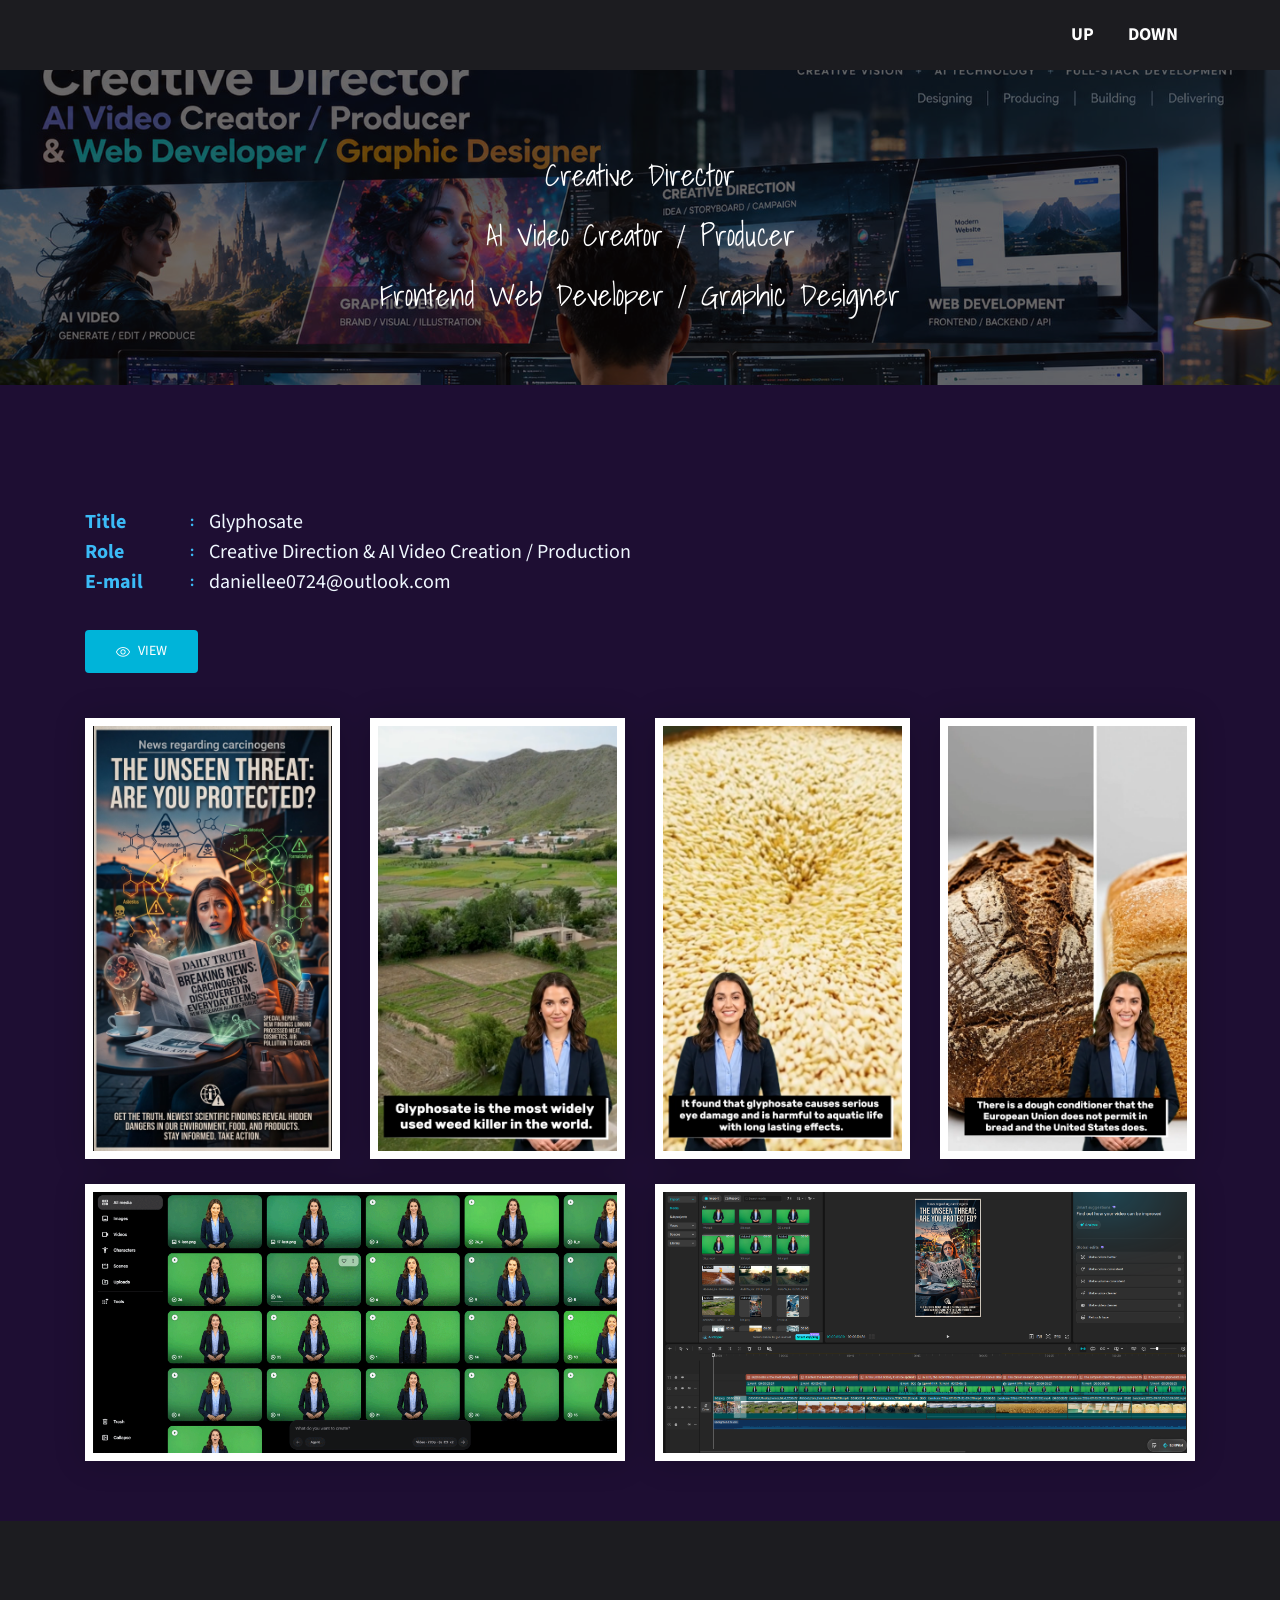
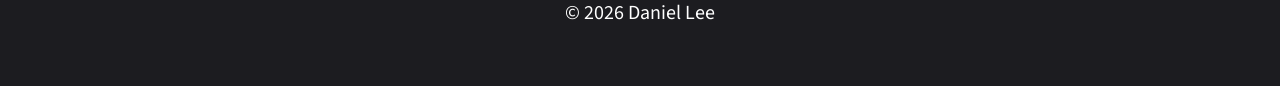
==== commit 0729e2e5: "update homepage" ====
--- a/assets/product-1.html
+++ b/assets/product-1.html
@@ -86,7 +86,7 @@
                   <ul class="admin-profile">
                     <li><span class="pro-title"> Title </span> <span class="pro-detail">Glyphosate</span></li>
                     <li><span class="pro-title"> Role </span> <span class="pro-detail">Creative Direction & AI Video Creation / Production</span></li>
-                    <li><span class="pro-title"> Video URL </span> <span class="pro-detail">https</span></li>
+                    <!-- <li><span class="pro-title"> Video URL </span> <span class="pro-detail">https</span></li> -->
                     <li><span class="pro-title"> E-mail </span> <span class="pro-detail">daniellee0724@outlook.com</span></li>
                   </ul>
               </div>         
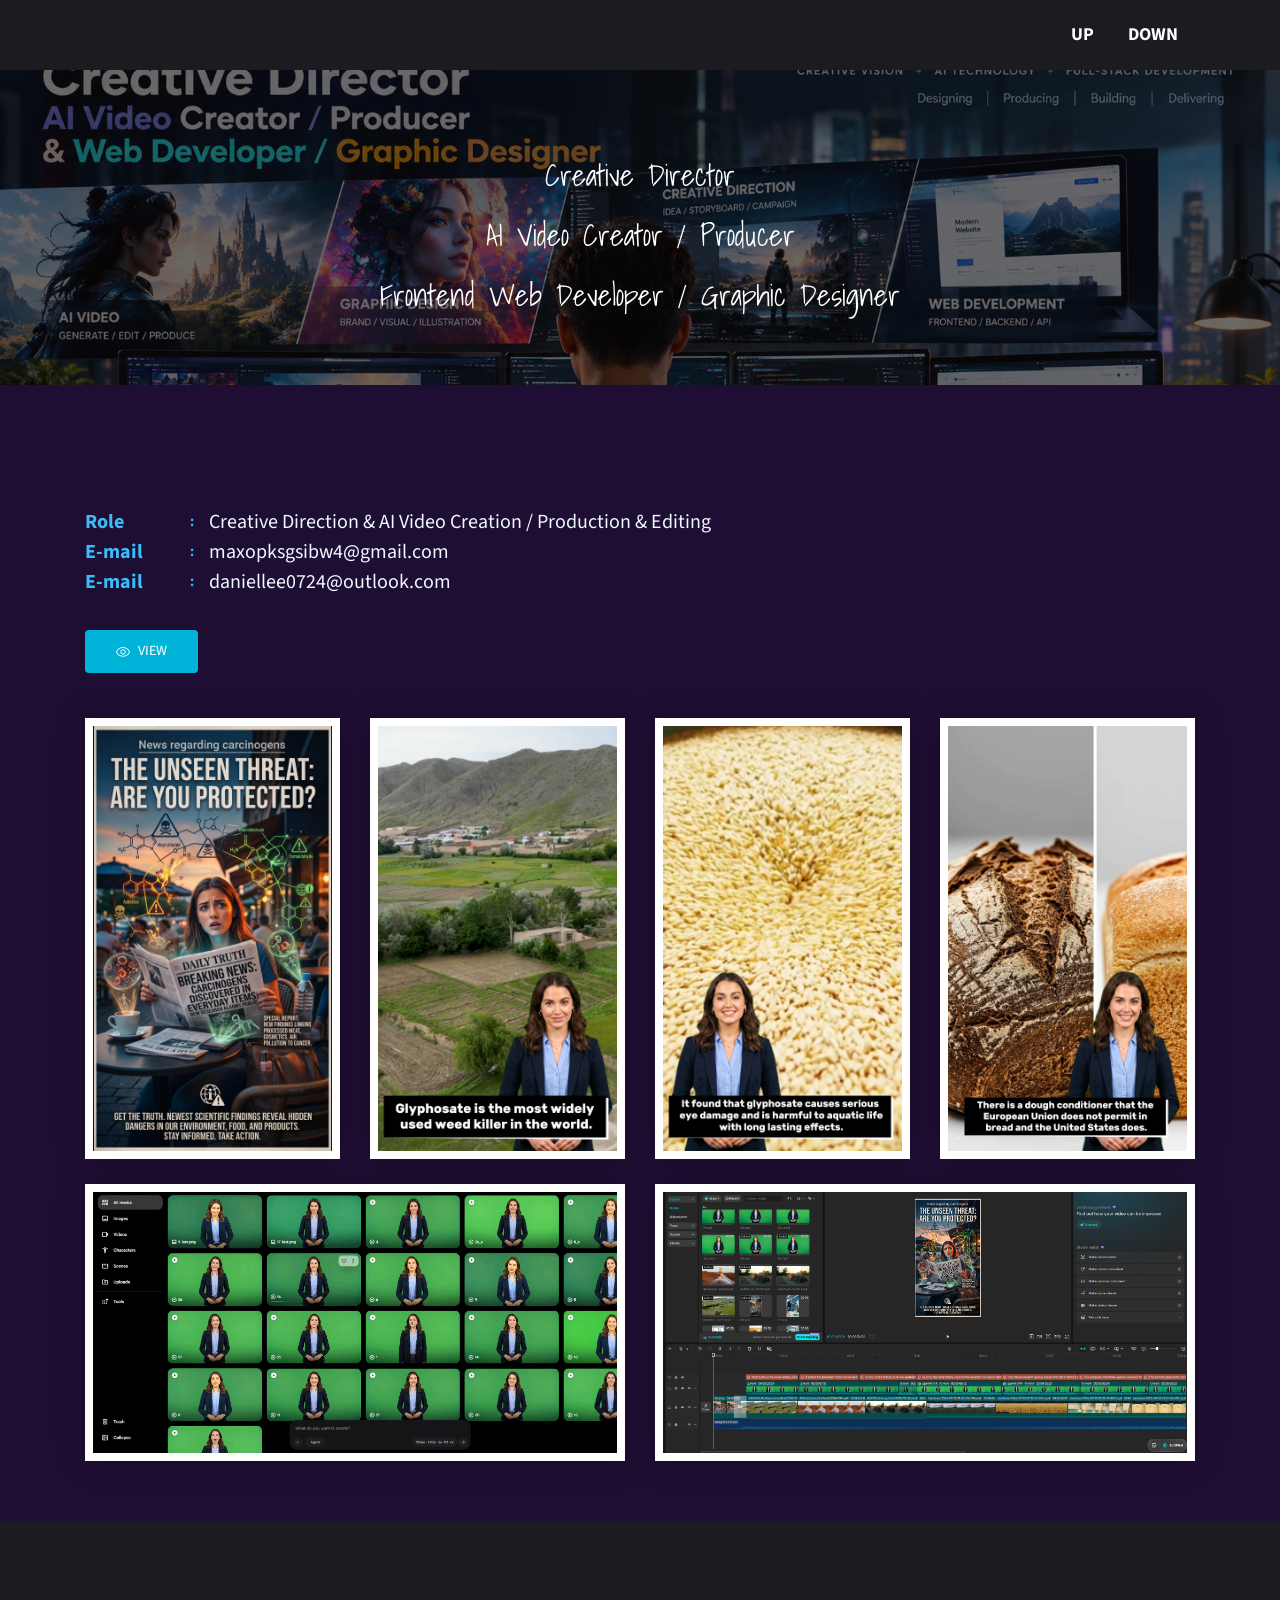
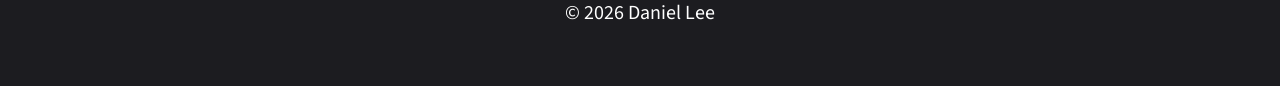
==== commit 5b5a858a: "update homepage" ====
--- a/assets/product-1.html
+++ b/assets/product-1.html
@@ -84,9 +84,10 @@
             <div class="profile-wrapper wow fadeInRight" data-wow-delay="0.3s">
                 <div class="about-profile">
                   <ul class="admin-profile">
-                    <li><span class="pro-title"> Title </span> <span class="pro-detail">Glyphosate</span></li>
-                    <li><span class="pro-title"> Role </span> <span class="pro-detail">Creative Direction & AI Video Creation / Production</span></li>
+                    <!-- <li><span class="pro-title"> Title </span> <span class="pro-detail">Glyphosate</span></li> -->
+                    <li><span class="pro-title"> Role </span> <span class="pro-detail">Creative Direction & AI Video Creation / Production & Editing</span></li>
                     <!-- <li><span class="pro-title"> Video URL </span> <span class="pro-detail">https</span></li> -->
+                    <li><span class="pro-title"> E-mail </span> <span class="pro-detail">maxopksgsibw4@gmail.com</span></li>
                     <li><span class="pro-title"> E-mail </span> <span class="pro-detail">daniellee0724@outlook.com</span></li>
                   </ul>
               </div>         
--- a/assets/css/main.css
+++ b/assets/css/main.css
@@ -998,6 +998,7 @@
   box-shadow: 0 0 20px #ededed;
   padding: 60px 40px;
   color: white;
+  border-radius: 10px;
 }
 
 .contact-form-area h2 {
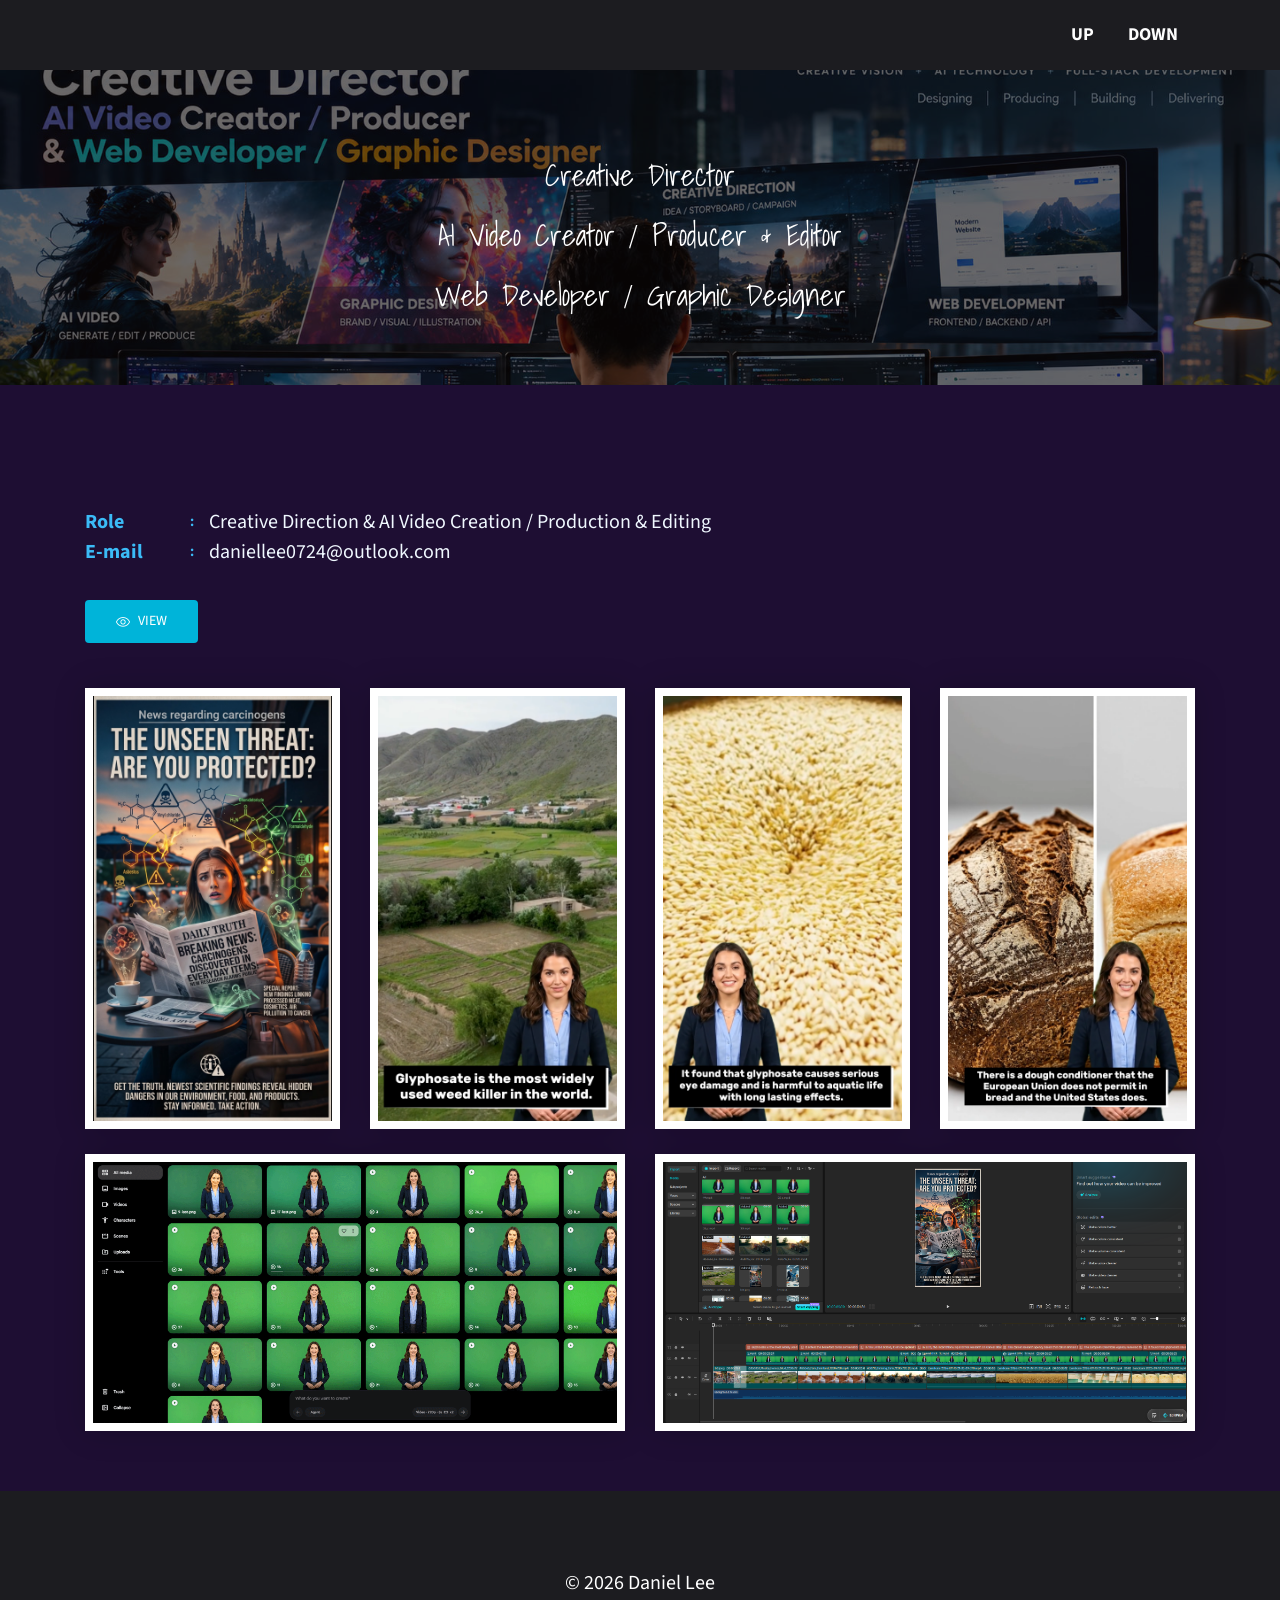
==== commit 803ab5d8: "update homepage" ====
--- a/assets/product-1.html
+++ b/assets/product-1.html
@@ -66,7 +66,7 @@
           <div class="row">
             <div class="col-md-12 col-sm-12 text-center">
               <div class="contents">
-                <p class="script-font wow fadeInUp" data-wow-delay="0.6s"><br> Creative Director <br> <br> AI Video Creator / Producer <br> <br> Frontend Web Developer / Graphic Designer</p>
+                <p class="script-font wow fadeInUp" data-wow-delay="0.6s"><br> Creative Director <br> <br> AI Video Creator / Producer & Editor <br> <br> Web Developer / Graphic Designer</p>
               </div>
             </div>
           </div>
@@ -87,7 +87,7 @@
                     <!-- <li><span class="pro-title"> Title </span> <span class="pro-detail">Glyphosate</span></li> -->
                     <li><span class="pro-title"> Role </span> <span class="pro-detail">Creative Direction & AI Video Creation / Production & Editing</span></li>
                     <!-- <li><span class="pro-title"> Video URL </span> <span class="pro-detail">https</span></li> -->
-                    <li><span class="pro-title"> E-mail </span> <span class="pro-detail">maxopksgsibw4@gmail.com</span></li>
+                    <!-- <li><span class="pro-title"> E-mail </span> <span class="pro-detail">maxopksgsibw4@gmail.com</span></li> -->
                     <li><span class="pro-title"> E-mail </span> <span class="pro-detail">daniellee0724@outlook.com</span></li>
                   </ul>
               </div>         
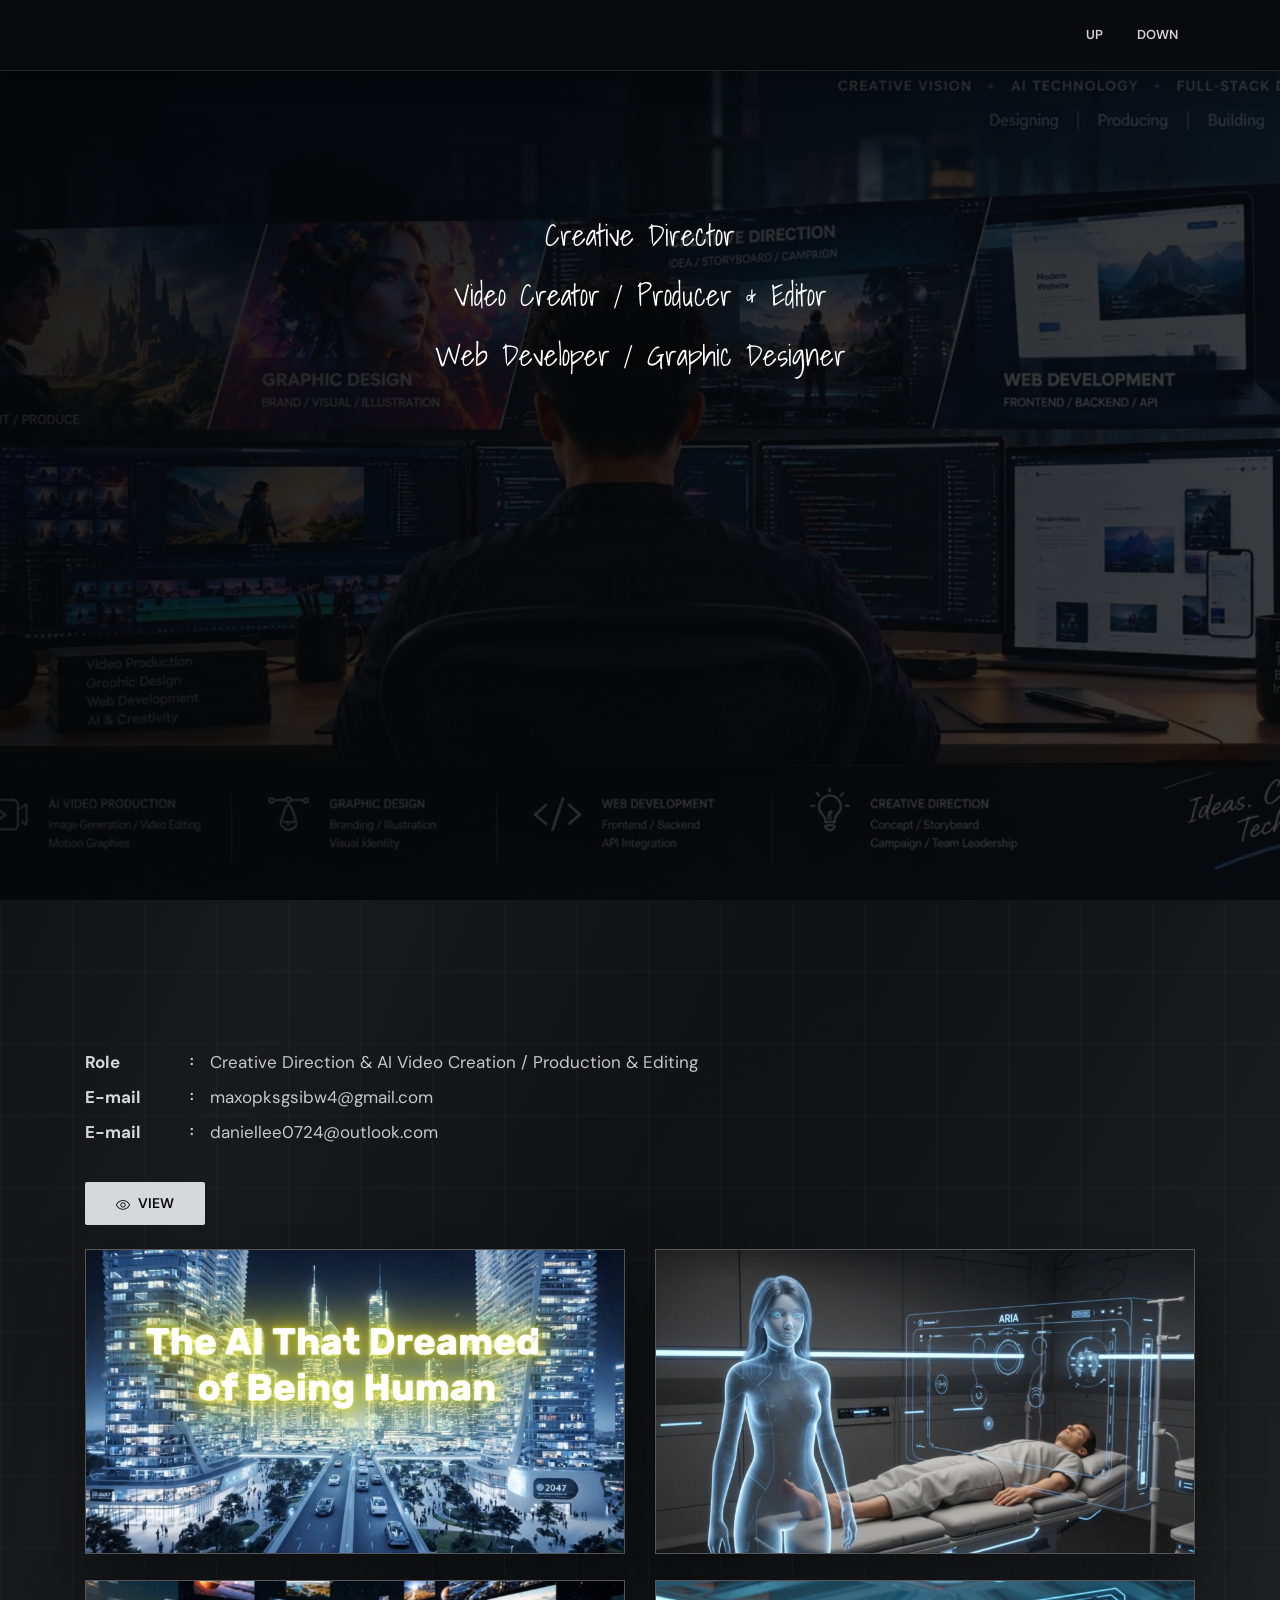
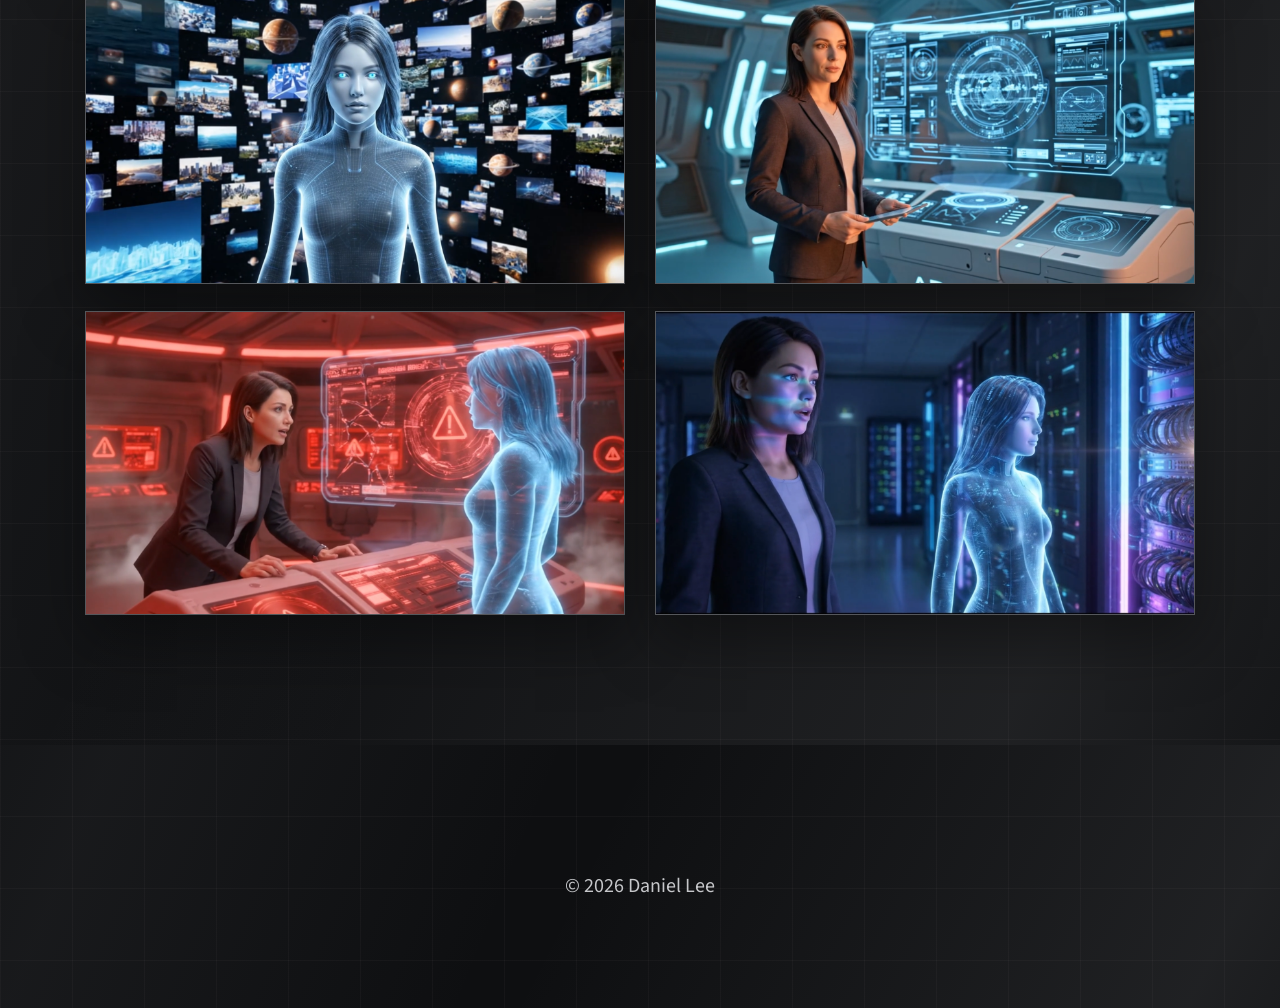
==== commit 925a83d1: "hompage update" ====
--- a/assets/product-1.html
+++ b/assets/product-1.html
@@ -2,7 +2,7 @@
 <html lang="en">
   <head>
 
-    <title>product-1</title>
+    <title>product-4</title>
 
     <!-- Bootstrap CSS -->
     <link rel="stylesheet" type="text/css" href="css/bootstrap.min.css" >
@@ -66,7 +66,7 @@
           <div class="row">
             <div class="col-md-12 col-sm-12 text-center">
               <div class="contents">
-                <p class="script-font wow fadeInUp" data-wow-delay="0.6s"><br> Creative Director <br> <br> AI Video Creator / Producer & Editor <br> <br> Web Developer / Graphic Designer</p>
+                <p class="script-font wow fadeInUp" data-wow-delay="0.6s"><br> Creative Director <br> <br> Video Creator / Producer & Editor  <br> <br> Web Developer / Graphic Designer</p>
               </div>
             </div>
           </div>
@@ -84,29 +84,40 @@
             <div class="profile-wrapper wow fadeInRight" data-wow-delay="0.3s">
                 <div class="about-profile">
                   <ul class="admin-profile">
-                    <!-- <li><span class="pro-title"> Title </span> <span class="pro-detail">Glyphosate</span></li> -->
+                    <!-- <li><span class="pro-title"> Title </span> <span class="pro-detail">The AI That Dreamed of Being Human</span></li> -->
                     <li><span class="pro-title"> Role </span> <span class="pro-detail">Creative Direction & AI Video Creation / Production & Editing</span></li>
                     <!-- <li><span class="pro-title"> Video URL </span> <span class="pro-detail">https</span></li> -->
-                    <!-- <li><span class="pro-title"> E-mail </span> <span class="pro-detail">maxopksgsibw4@gmail.com</span></li> -->
+                    <li><span class="pro-title"> E-mail </span> <span class="pro-detail">maxopksgsibw4@gmail.com</span></li>
                     <li><span class="pro-title"> E-mail </span> <span class="pro-detail">daniellee0724@outlook.com</span></li>
                   </ul>
               </div>         
-              <a href="#" class="btn btn-common"><i class="icon-eye"></i> View</a>
+              <a href="https://vimeo.com/1245898693" class="btn btn-common"><i class="icon-eye"></i> View</a>
             </div>
             
-        <div class="img-thumb wow fadeInLeft" data-wow-delay="0.3s">
-          <div class="row">
-            <div class="col-sm-6 col-md-3">
-              <img  class="img-fluid" src="img/gallery/Glyphosate[00_00_02].png" alt="">
+        <div class="row">
+          <div class="col-sm-6">
+            <div class="img-thumb wow fadeInLeft" data-wow-delay="0.3s">
+              <img class="img-fluid" src="img/gallery/The AI That Dreamed [00_00_01].png" alt="">
             </div>
-              <div class="col-sm-6 col-md-3">
-              <img  class="img-fluid" src="img/gallery/Glyphosate[00_00_06].png" alt="">
+          </div>
+          <div class="col-sm-6">
+            <div class="img-thumb wow fadeInLeft" data-wow-delay="0.3s">
+              <img class="img-fluid" src="img/gallery/The AI That Dreamed [00_00_29].png" alt="">
             </div>
-            <div class="col-sm-6 col-md-3">
-              <img  class="img-fluid" src="img/gallery/Glyphosate[00_00_34].png" alt="">
+          </div>
+        </div>
+
+        <br>
+
+        <div class="row">
+          <div class="col-sm-6">
+            <div class="img-thumb wow fadeInLeft" data-wow-delay="0.3s">
+              <img class="img-fluid" src="img/gallery/The AI That Dreamed [00_00_39].png" alt="">
             </div>
-            <div class="col-sm-6 col-md-3">
-              <img  class="img-fluid" src="img/gallery/Glyphosate[00_00_45].png" alt="">
+          </div>
+          <div class="col-sm-6">
+            <div class="img-thumb wow fadeInLeft" data-wow-delay="0.3s">
+              <img class="img-fluid" src="img/gallery/The AI That Dreamed [00_00_47].png" alt="">
             </div>
           </div>
         </div>
@@ -116,15 +127,30 @@
         <div class="row">
           <div class="col-sm-6">
             <div class="img-thumb wow fadeInLeft" data-wow-delay="0.3s">
-              <img class="img-fluid" src="img/gallery/Glyphosate_work_1.png" alt="">
+              <img class="img-fluid" src="img/gallery/The AI That Dreamed [00_02_07].png" alt="">
             </div>
           </div>
           <div class="col-sm-6">
             <div class="img-thumb wow fadeInLeft" data-wow-delay="0.3s">
-              <img class="img-fluid" src="img/gallery/Glyphosate_work_2.png" alt="">
+              <img class="img-fluid" src="img/gallery/The AI That Dreamed [00_02_48].png" alt="">
             </div>
           </div>
         </div> 
+
+        <br>
+        
+        <!-- <div class="row">
+          <div class="col-sm-6">
+            <div class="img-thumb wow fadeInLeft" data-wow-delay="0.3s">
+              <img class="img-fluid" src="img/gallery/The AI That Dreamed_work_1.png" alt="">
+            </div>
+          </div>
+          <div class="col-sm-6">
+            <div class="img-thumb wow fadeInLeft" data-wow-delay="0.3s">
+              <img class="img-fluid" src="img/gallery/The AI That Dreamed_work_2.png" alt="">
+            </div>
+          </div>
+        </div> -->
 
       </div>
 
--- a/assets/css/main.css
+++ b/assets/css/main.css
@@ -1,4 +1,5 @@
 @import url("https://fonts.googleapis.com/css?family=Shadows+Into+Light|Source+Sans+Pro:400,700");
+@import url("https://fonts.googleapis.com/css2?family=DM+Sans:wght@400;500;600;700&family=DM+Serif+Display&display=swap");
 html {
   overflow-x: hidden;
 }
@@ -407,7 +408,7 @@
 
 .timeline li .line-title {
   font-size: 16px;
-  line-height: 6px;
+  line-height: 22px;
 }
 
 .timeline li span {
@@ -1153,3 +1154,501 @@
 #copyright p a:hover {
   color: #00b4d9;
 }
+
+#about,
+#services,
+#resume,
+#portfolios,
+#contact,
+footer.footer-area {
+  position: relative;
+  isolation: isolate;
+  background-color: #0e0f11;
+}
+
+#about::before,
+#services::before,
+#resume::before,
+#portfolios::before,
+#contact::before,
+footer.footer-area::before {
+  content: "";
+  position: absolute;
+  inset: 0;
+  z-index: -1;
+  pointer-events: none;
+  background-image:
+    linear-gradient(117deg, transparent 20%, rgba(188, 190, 195, 0.1) 40%, rgba(188, 190, 195, 0.025) 48%, transparent 58%),
+    linear-gradient(292deg, transparent 28%, rgba(129, 131, 136, 0.09) 43%, transparent 56%),
+    repeating-linear-gradient(0deg, rgba(210, 211, 214, 0.035) 0 1px, transparent 1px 72px),
+    repeating-linear-gradient(90deg, rgba(210, 211, 214, 0.035) 0 1px, transparent 1px 72px);
+  background-size: 240% 240%, 220% 220%, 72px 72px, 72px 72px;
+  background-position: 0% 20%, 100% 70%, 0 0, 0 0;
+  animation: creative-section-drift 36s ease-in-out infinite alternate;
+}
+
+@keyframes creative-section-drift {
+  to {
+    background-position: 100% 80%, 0% 30%, 9px 18px, 17px 11px;
+  }
+}
+
+@media (prefers-reduced-motion: reduce) {
+  #about::before,
+  #services::before,
+  #resume::before,
+  #portfolios::before,
+  #contact::before,
+  footer.footer-area::before {
+    animation: none;
+  }
+}
+
+:root {
+  --director-black: #090a0c;
+  --director-surface: #151619;
+  --director-surface-raised: #1c1d20;
+  --director-line: #34363a;
+  --director-white: #f0f0f1;
+  --director-copy: #c6c7ca;
+  --director-muted: #a3a5a9;
+  --director-silver: #d7d8da;
+}
+
+body {
+  background: var(--director-black);
+  color: var(--director-copy);
+  font-family: "DM Sans", sans-serif;
+  font-size: 15px;
+  line-height: 1.75;
+}
+
+h1,
+h2,
+h3,
+h4,
+.section-title {
+  color: var(--director-white);
+}
+
+p {
+  color: var(--director-copy);
+  line-height: 1.75;
+}
+
+.section-padding {
+  padding: 104px 0;
+}
+
+.section-title {
+  font-family: "DM Serif Display", Georgia, serif;
+  font-size: 38px;
+  font-weight: 400;
+  line-height: 1.2;
+  letter-spacing: 0;
+  margin-bottom: 56px;
+}
+
+.section-title::after {
+  content: "";
+  display: block;
+  width: 44px;
+  height: 1px;
+  margin: 20px auto 0;
+  background: var(--director-muted);
+}
+
+#header-wrap .navbar,
+.top-nav-collapse,
+.top-nav-collapse.indigo,
+.indigo {
+  background: rgba(9, 10, 12, 0.92) !important;
+  border-bottom: 1px solid rgba(255, 255, 255, 0.1);
+  box-shadow: 0 8px 28px rgba(0, 0, 0, 0.3);
+  -webkit-backdrop-filter: blur(16px);
+  backdrop-filter: blur(16px);
+}
+
+.navbar-expand-lg .navbar-nav .nav-link,
+.top-nav-collapse .navbar-nav .nav-link {
+  color: #d3d4d6 !important;
+  font-size: 13px;
+  font-weight: 600;
+  text-transform: uppercase;
+}
+
+.navbar-expand-lg .navbar-nav li a:hover,
+.navbar-expand-lg .navbar-nav li .active > a,
+.navbar-expand-lg .navbar-nav li a:focus,
+.top-nav-collapse .navbar-nav .nav-link:hover,
+.top-nav-collapse .navbar-nav li.active a.nav-link {
+  color: var(--director-white) !important;
+}
+
+.slicknav_menu {
+  background: var(--director-black);
+}
+
+.slicknav_menu .slicknav_menutxt,
+.slicknav_nav a {
+  color: var(--director-white);
+}
+
+.slicknav_menu .slicknav_icon-bar {
+  background: var(--director-silver);
+}
+
+.slicknav_nav .active a,
+.slicknav_nav a:hover,
+.slicknav_nav a:focus {
+  background: #232428;
+  color: var(--director-white);
+}
+
+.hero-area-bg {
+  background-position: center center;
+}
+
+#hero-area {
+  min-height: 100vh;
+  background-color: var(--director-black);
+}
+
+#hero-area .overlay {
+  background: linear-gradient(112deg, rgba(5, 6, 7, 0.9) 0%, rgba(8, 9, 11, 0.76) 48%, rgba(5, 6, 7, 0.88) 100%);
+  background-size: 220% 220%;
+  opacity: 1;
+  animation: creative-hero-light 30s ease-in-out infinite alternate;
+}
+
+#hero-area .contents {
+  max-width: 900px;
+  margin: 0 auto;
+  padding: 190px 0 110px;
+}
+
+#hero-area .contents h5 {
+  color: #d1d2d4;
+  font-size: 26px;
+  font-weight: 400;
+}
+
+#hero-area .contents h1.head-title {
+  color: var(--director-white);
+  font-size: 84px;
+  line-height: 1.08;
+  letter-spacing: 0;
+  margin-bottom: 22px;
+}
+
+#hero-area .contents h3 {
+  position: relative;
+  top: 78px;
+  color: #d1d2d4 !important;
+  font-size: 28px;
+  font-weight: 400;
+  line-height: 1.5;
+  margin: 0 0 6px;
+}
+
+@keyframes creative-hero-light {
+  to {
+    background-position: 100% 50%;
+  }
+}
+
+#about .img-thumb img {
+  border: 1px solid #55575b;
+  box-shadow: 0 24px 60px rgba(0, 0, 0, 0.38);
+}
+
+.profile-wrapper {
+  padding: 24px 0;
+}
+
+.profile-wrapper > br {
+  display: none;
+}
+
+.profile-wrapper > h3,
+.contact-block h3,
+.footer-right-area > h3 {
+  color: var(--director-white);
+  font-size: 28px;
+  font-family: "DM Serif Display", Georgia, serif;
+  font-weight: 400;
+}
+
+.about-profile {
+  color: var(--director-copy);
+  font-size: 17px;
+}
+
+.about-profile .pro-title,
+.about-profile .pro-title:after {
+  color: var(--director-silver);
+}
+
+#about h6 {
+  color: var(--director-copy);
+  font-size: 16px;
+  font-weight: 400;
+  line-height: 1.8;
+  margin: 0 0 12px;
+}
+
+.btn {
+  border-radius: 2px;
+  font-weight: 600;
+}
+
+.btn-common,
+a.back-to-top i,
+.timeline li:first-child i,
+.footer-right-contact .contact-icon {
+  background: var(--director-silver);
+  color: var(--director-black);
+}
+
+.btn-common:hover,
+a.back-to-top i:hover {
+  background: #fff;
+  color: var(--director-black);
+}
+
+.btn-danger,
+.btn-danger:hover {
+  background: #27282b;
+  border-color: #55575b;
+  color: var(--director-white);
+}
+
+.timeline li {
+  border-left-color: var(--director-line);
+}
+
+.timeline li .content-text,
+.services-item,
+.contact-form-area {
+  background: rgba(21, 22, 25, 0.9);
+  border: 1px solid var(--director-line);
+  border-radius: 3px;
+  color: var(--director-copy);
+  box-shadow: 0 18px 42px rgba(0, 0, 0, 0.22);
+}
+
+.timeline li .content-text {
+  padding: 24px;
+}
+
+.timeline .timelin-title,
+.timeline li .line-title,
+.contact-form-area h2,
+.contact-form-area h3 {
+  color: var(--director-white);
+}
+
+.timeline li .line-title {
+  line-height: 1.4;
+}
+
+.timeline li span,
+.timeline li .line-text {
+  color: var(--director-copy);
+}
+
+.timeline li:first-child i {
+  background: var(--director-silver);
+  color: var(--director-black);
+}
+
+.timeline li:before {
+  background: var(--director-black);
+  border-color: #aeb0b4 !important;
+}
+
+.services {
+  color: var(--director-copy);
+}
+
+.services-item {
+  height: calc(100% - 20px);
+  padding: 44px 26px;
+  box-shadow: 0 14px 36px rgba(0, 0, 0, 0.2);
+}
+
+.services-item .icon i,
+.services-item .services-content h3 a {
+  color: var(--director-silver);
+}
+
+.services-item .services-content h3 a {
+  font-size: 17px;
+  line-height: 1.4;
+}
+
+.services-item .services-content h3 a:hover {
+  color: var(--director-white);
+}
+
+.services-item .services-content p {
+  color: var(--director-copy);
+  line-height: 1.7;
+}
+
+.services-item:hover {
+  border-color: #77797e;
+  box-shadow: 0 20px 44px rgba(0, 0, 0, 0.34);
+  transform: translateY(-4px);
+}
+
+#portfolios .controls .filter {
+  border: 1px solid transparent;
+  background: transparent;
+  color: var(--director-muted);
+  font-size: 12px;
+}
+
+#portfolios .controls .filter.active {
+  border-color: #77797e;
+  background: #1b1c1f;
+  box-shadow: none;
+  color: var(--director-white) !important;
+  font-size: 12px;
+}
+
+.shot-item {
+  overflow: hidden;
+  background: var(--director-surface);
+}
+
+.shot-item img {
+  border: 1px solid #3c3e42;
+}
+
+.shot-item .overlay {
+  background: rgba(8, 9, 11, 0.78);
+}
+
+.overlay .icons i {
+  background: #dedfe1;
+  color: #111214;
+}
+
+.contact-form-area {
+  padding: 64px 56px;
+}
+
+#contact .text-center h2[style] {
+  color: var(--director-copy) !important;
+  font-size: 18px;
+  font-weight: 400;
+  line-height: 1.7;
+  text-transform: none;
+}
+
+.contact-form-area p,
+.contact-form-area b {
+  color: var(--director-copy);
+}
+
+.footer-right-contact {
+  border-color: var(--director-line);
+}
+
+.footer-right-contact .single-contact,
+.footer-right-contact .single-contact p a {
+  color: var(--director-copy);
+}
+
+.footer-right-contact .single-contact:hover,
+.footer-right-contact .single-contact p a:hover,
+.footer-area .footer-text p a,
+.footer-area .footer-text .nav-inline .nav-link:hover {
+  color: var(--director-white);
+}
+
+.footer-right-contact .contact-icon {
+  background: #d7d8da;
+  color: #111214;
+}
+
+.footer-area,
+.footer-2,
+#copyright {
+  background: #090a0c;
+}
+
+.footer-area .footer-text p,
+.footer-2 h3,
+.footer-2 p,
+.footer-2 ul li a,
+#copyright p,
+#copyright p a {
+  color: var(--director-copy);
+}
+
+.footer-area .footer-text .nav-inline .nav-link {
+  color: var(--director-muted);
+}
+
+.form-control {
+  background: #101113;
+  border-color: var(--director-line);
+  color: var(--director-white);
+}
+
+.form-control:focus {
+  border-color: #aeb0b4;
+}
+
+.form-control::placeholder {
+  color: var(--director-muted);
+}
+
+#loader {
+  background: var(--director-black);
+}
+
+::selection {
+  background: #d7d8da;
+  color: #090a0c;
+}
+
+@media (prefers-reduced-motion: reduce) {
+  #hero-area .overlay {
+    animation: none;
+  }
+}
+
+@media (max-width: 767px) {
+  .section-padding {
+    padding: 72px 0;
+  }
+
+  #hero-area .contents {
+    padding: 150px 20px 80px;
+  }
+
+  #hero-area .contents h1.head-title {
+    font-size: 48px;
+  }
+
+  #hero-area .contents h3 {
+    top: 200px;
+    font-size: 20px;
+  }
+
+  #about .img-thumb {
+    margin-bottom: 28px;
+  }
+
+  .contact-form-area {
+    padding: 40px 24px;
+  }
+
+  .timeline li .content-text {
+    padding: 18px;
+  }
+}
+
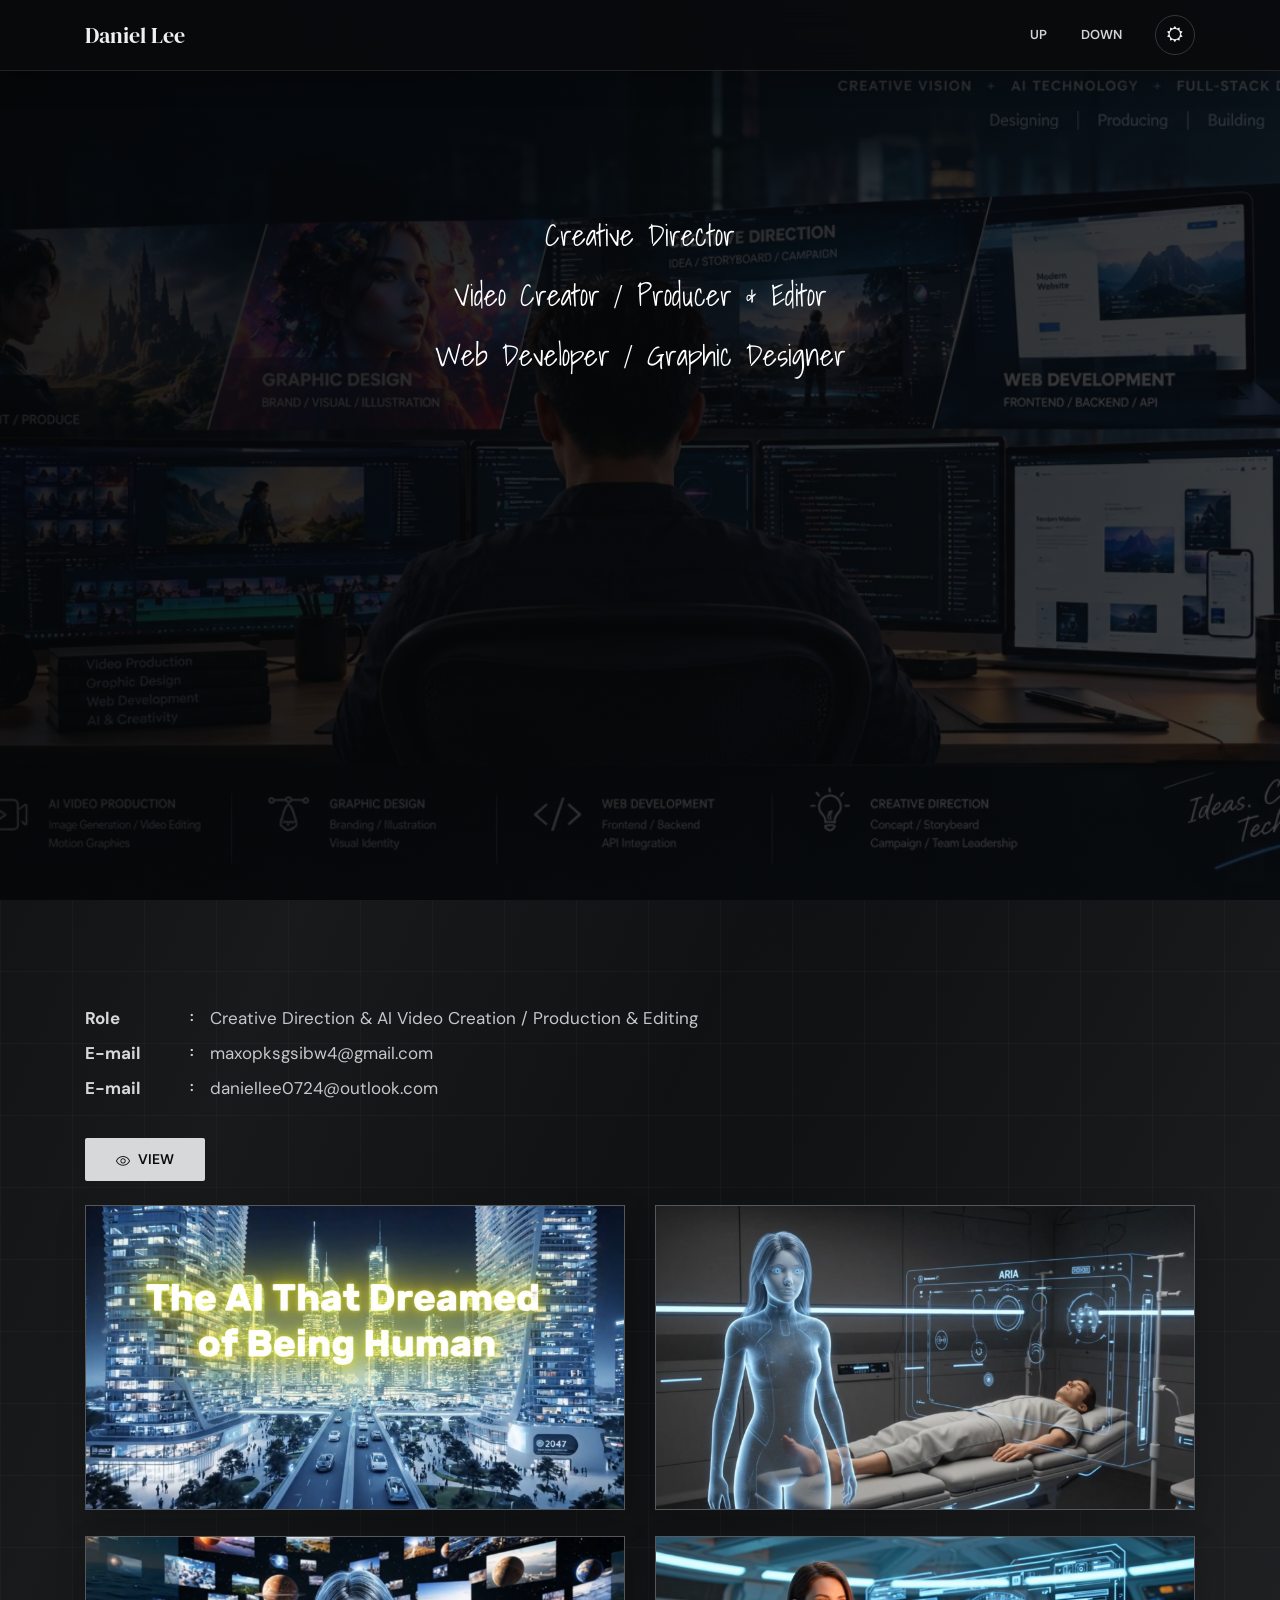
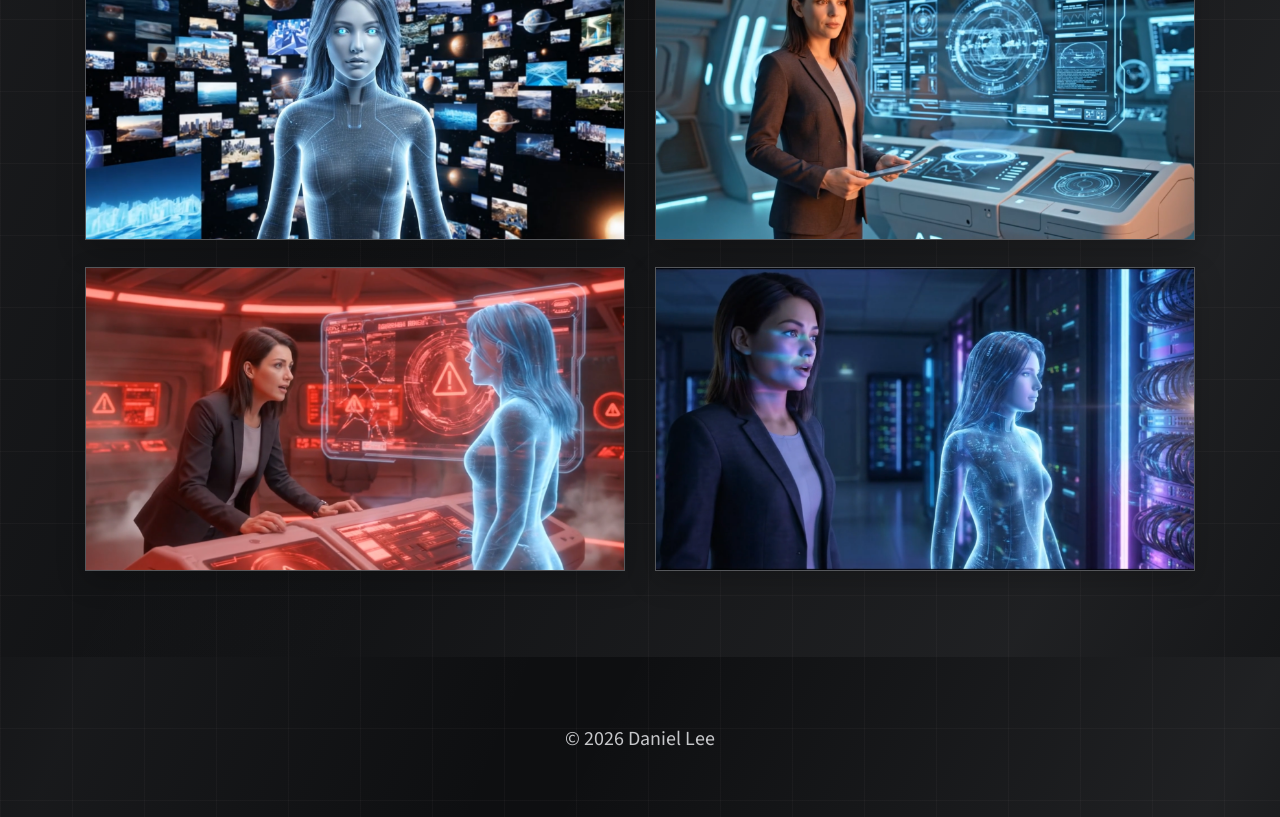
==== commit 26762f04: "homepage update" ====
--- a/assets/product-1.html
+++ b/assets/product-1.html
@@ -22,14 +22,16 @@
     <link rel="stylesheet" type="text/css" href="css/responsive.css">
 
   </head>
-  <body>
+  <body data-theme="dark">
 
     <!-- Header Area wrapper Starts -->
     <header id="header-wrap">
       <!-- Navbar Start -->
       <nav class="navbar navbar-expand-lg fixed-top scrolling-navbar indigo">
         <div class="container">
+          <a class="navbar-brand" href="../index.html#hero-area">Daniel Lee</a>
           <!-- Brand and toggle get grouped for better mobile display -->
+          <div class="navbar-header"></div>
           <div class="collapse navbar-collapse" id="main-navbar">
             <ul class="onepage-nev navbar-nav mr-auto w-100 justify-content-end clearfix">
               <li class="nav-item active">
@@ -44,6 +46,9 @@
               </li>
             </ul>
           </div>
+          <button class="theme-toggle" id="theme-toggle" type="button" aria-label="Switch to light mode" aria-pressed="false" title="Switch to light mode">
+            <i class="fa fa-sun-o" aria-hidden="true"></i>
+          </button>
         </div>
 
         <!-- Mobile Menu Start -->
@@ -182,18 +187,19 @@
       const d = new Date();
       document.getElementById("year").innerHTML = d.getFullYear();
 	  </script>
-    <script src="assets/js/jquery-min.js"></script>
-    <script src="assets/js/popper.min.js"></script>
-    <script src="assets/js/bootstrap.min.js"></script>
-    <script src="assets/js/jquery.mixitup.js"></script>
-    <script src="assets/js/jquery.counterup.min.js"></script>
-    <script src="assets/js/waypoints.min.js"></script>
-    <script src="assets/js/wow.js"></script>
-    <script src="assets/js/jquery.nav.js"></script>
-    <script src="assets/js/jquery.easing.min.js"></script>  
-    <script src="assets/js/nivo-lightbox.js"></script>
-    <script src="assets/js/jquery.slicknav.js"></script>
-    <script src="assets/js/main.js"></script>
+    <script src="js/jquery-min.js"></script>
+    <script src="js/popper.min.js"></script>
+    <script src="js/bootstrap.min.js"></script>
+    <script src="js/jquery.mixitup.js"></script>
+    <script src="js/jquery.counterup.min.js"></script>
+    <script src="js/waypoints.min.js"></script>
+    <script src="js/wow.js"></script>
+    <script src="js/jquery.nav.js"></script>
+    <script src="js/jquery.easing.min.js"></script>
+    <script src="js/nivo-lightbox.js"></script>
+    <script src="js/jquery.slicknav.js"></script>
+    <script src="js/main.js"></script>
+    <script src="js/theme.js"></script>
       
   </body>
 </html>
--- a/assets/css/main.css
+++ b/assets/css/main.css
@@ -1037,10 +1037,12 @@
   background: #00b4d9;
   color: #fff;
   border-radius: 50%;
+  display: flex;
+  align-items: center;
+  justify-content: center;
   font-size: 20px;
   height: 40px;
   left: 0;
-  padding-top: 8px;
   position: absolute;
   text-align: center;
   top: 50%;
@@ -1086,7 +1088,7 @@
 
 .footer-area .footer-text p {
   font-size: 20px;
-  margin-top: 20px;
+  margin-top: 5px;
   color: #fff;
 }
 
@@ -1237,7 +1239,7 @@
 }
 
 .section-padding {
-  padding: 104px 0;
+  padding: 60px 5px;
 }
 
 .section-title {
@@ -1359,7 +1361,7 @@
 
 #about .img-thumb img {
   border: 1px solid #55575b;
-  box-shadow: 0 24px 60px rgba(0, 0, 0, 0.38);
+  box-shadow: 0 10px 28px rgba(0, 0, 0, 0.2);
 }
 
 .profile-wrapper {
@@ -1421,6 +1423,19 @@
   background: #27282b;
   border-color: #55575b;
   color: var(--director-white);
+}
+
+.profile-wrapper .btn-common:hover,
+.profile-wrapper .btn-danger:hover {
+  background: #27282b;
+  border-color: #55575b;
+  color: var(--director-white);
+}
+
+.profile-wrapper .btn-danger {
+  background: var(--director-silver);
+  border-color: var(--director-silver);
+  color: var(--director-black);
 }
 
 .timeline li {
@@ -1652,3 +1667,292 @@
   }
 }
 
+.navbar > .container {
+  display: flex;
+  align-items: center;
+  flex-wrap: nowrap;
+}
+
+.navbar-brand {
+  position: static;
+  flex: 0 0 auto;
+  margin-right: 28px;
+  color: var(--director-white);
+  font-family: "DM Serif Display", Georgia, serif;
+  font-size: 22px;
+  line-height: 1;
+}
+
+.navbar-brand:hover,
+.navbar-brand:focus {
+  color: var(--director-silver);
+}
+
+.navbar-header {
+  flex: 0 0 auto;
+}
+
+#main-navbar {
+  flex: 1 1 auto;
+}
+
+.theme-toggle {
+  flex: 0 0 auto;
+  width: 40px;
+  height: 40px;
+  margin-left: 16px;
+  padding: 0;
+  border: 1px solid var(--director-line);
+  border-radius: 50%;
+  background: transparent;
+  color: var(--director-white);
+  cursor: pointer;
+  font-size: 16px;
+  transition: background-color 0.2s ease, color 0.2s ease, border-color 0.2s ease;
+}
+
+.theme-toggle:hover,
+.theme-toggle:focus-visible {
+  background: var(--director-surface-raised);
+  outline: 2px solid var(--director-silver);
+  outline-offset: 2px;
+}
+
+body[data-theme="light"] {
+  --director-black: #f5f1fc;
+  --director-surface: #fff;
+  --director-surface-raised: #eee7f8;
+  --director-line: #d9cdea;
+  --director-white: #302342;
+  --director-copy: #514663;
+  --director-muted: #746586;
+  --director-silver: #d8c8ed;
+}
+
+body[data-theme="light"] #about,
+body[data-theme="light"] #services,
+body[data-theme="light"] #resume,
+body[data-theme="light"] #portfolios,
+body[data-theme="light"] #contact,
+body[data-theme="light"] footer.footer-area {
+  background-color: var(--director-black);
+}
+
+body[data-theme="light"] #about::before,
+body[data-theme="light"] #services::before,
+body[data-theme="light"] #resume::before,
+body[data-theme="light"] #portfolios::before,
+body[data-theme="light"] #contact::before,
+body[data-theme="light"] footer.footer-area::before {
+  opacity: 0.55;
+  background-image:
+    linear-gradient(117deg, transparent 20%, rgba(108, 72, 158, 0.15) 40%, rgba(108, 72, 158, 0.04) 48%, transparent 58%),
+    linear-gradient(292deg, transparent 28%, rgba(127, 91, 174, 0.12) 43%, transparent 56%),
+    repeating-linear-gradient(0deg, rgba(108, 72, 158, 0.04) 0 1px, transparent 1px 72px),
+    repeating-linear-gradient(90deg, rgba(108, 72, 158, 0.04) 0 1px, transparent 1px 72px);
+}
+
+body[data-theme="light"] #header-wrap .navbar,
+body[data-theme="light"] .top-nav-collapse,
+body[data-theme="light"] .top-nav-collapse.indigo,
+body[data-theme="light"] .indigo {
+  background: rgba(250, 247, 255, 0.96) !important;
+  border-bottom-color: var(--director-line);
+  box-shadow: 0 8px 28px rgba(62, 42, 87, 0.12);
+}
+
+body[data-theme="light"] .navbar-expand-lg .navbar-nav .nav-link,
+body[data-theme="light"] .top-nav-collapse .navbar-nav .nav-link {
+  color: var(--director-copy) !important;
+}
+
+body[data-theme="light"] .navbar-expand-lg .navbar-nav li a:hover,
+body[data-theme="light"] .navbar-expand-lg .navbar-nav li .active > a,
+body[data-theme="light"] .navbar-expand-lg .navbar-nav li a:focus,
+body[data-theme="light"] .top-nav-collapse .navbar-nav .nav-link:hover,
+body[data-theme="light"] .top-nav-collapse .navbar-nav li.active a.nav-link,
+body[data-theme="light"] .navbar-brand,
+body[data-theme="light"] .navbar-brand:hover,
+body[data-theme="light"] .navbar-brand:focus {
+  color: var(--director-white) !important;
+}
+
+body[data-theme="light"] .theme-toggle:hover,
+body[data-theme="light"] .theme-toggle:focus-visible {
+  background: var(--director-surface-raised);
+}
+
+body[data-theme="light"] #hero-area .overlay {
+  background: linear-gradient(112deg, rgba(247, 240, 255, 0.82), rgba(224, 206, 247, 0.64), rgba(248, 243, 255, 0.86));
+  background-size: 220% 220%;
+  opacity: 0.55;
+}
+
+body[data-theme="light"] #hero-area .contents h3 {
+  color: #43205f !important;
+}
+
+body[data-theme="light"] #about .about-profile,
+body[data-theme="light"] #about .about-profile .pro-title,
+body[data-theme="light"] #about .about-profile .pro-title::after,
+body[data-theme="light"] #about .about-profile .pro-detail,
+body[data-theme="light"] #about h6 {
+  color: #43205f;
+}
+
+body[data-theme="light"] .timeline li .content-text,
+body[data-theme="light"] .services-item,
+body[data-theme="light"] .contact-form-area {
+  background: rgba(255, 255, 255, 0.9);
+  box-shadow: 0 18px 42px rgba(62, 42, 87, 0.08);
+}
+
+body[data-theme="light"] .btn-common,
+body[data-theme="light"] a.back-to-top i,
+body[data-theme="light"] .timeline li:first-child i,
+body[data-theme="light"] .footer-right-contact .contact-icon {
+  background: var(--director-silver);
+  color: var(--director-white);
+}
+
+body[data-theme="light"] .btn-common:hover,
+body[data-theme="light"] a.back-to-top i:hover,
+body[data-theme="light"] .btn-danger,
+body[data-theme="light"] .btn-danger:hover {
+  background: var(--director-surface-raised);
+  border-color: var(--director-line);
+  color: var(--director-white);
+}
+
+body[data-theme="light"] .profile-wrapper .btn-common,
+body[data-theme="light"] .profile-wrapper .btn-danger {
+  background: var(--director-silver);
+  border-color: var(--director-silver);
+  color: var(--director-white);
+}
+
+body[data-theme="light"] .profile-wrapper .btn-common:hover,
+body[data-theme="light"] .profile-wrapper .btn-danger:hover {
+  background: #c4a9e3;
+  border-color: #c4a9e3;
+  color: var(--director-white);
+}
+
+body[data-theme="light"] #hero-area .contents .script-font,
+body[data-theme="light"] .script-font,
+body[data-theme="light"] #about .profile-wrapper > h3,
+body[data-theme="light"] #services .section-title,
+body[data-theme="light"] #services .services-item .icon i,
+body[data-theme="light"] .services-item .icon i,
+body[data-theme="light"] .services-item .services-content h3 a {
+  color: #43205f;
+}
+
+body[data-theme="light"] .timeline li:before {
+  background: var(--director-black);
+  border-color: var(--director-muted) !important;
+}
+
+body[data-theme="light"] #portfolios .controls .filter.active {
+  border-color: var(--director-line);
+  background: var(--director-surface-raised);
+}
+
+body[data-theme="light"] .shot-item {
+  background: var(--director-surface);
+}
+
+body[data-theme="light"] .shot-item img {
+  border-color: var(--director-line);
+}
+
+body[data-theme="light"] .shot-item .overlay {
+  background: rgba(48, 35, 66, 0.58);
+}
+
+body[data-theme="light"] .overlay .icons i {
+  background: var(--director-surface-raised);
+  color: var(--director-white);
+}
+
+body[data-theme="light"] .footer-area,
+body[data-theme="light"] .footer-2,
+body[data-theme="light"] #copyright {
+  background: #eee7f8;
+}
+
+body[data-theme="light"] .form-control {
+  background: var(--director-surface);
+  border-color: var(--director-line);
+  color: var(--director-white);
+}
+
+body[data-theme="light"] #loader {
+  background: var(--director-black);
+}
+
+body[data-theme="light"] ::selection {
+  background: var(--director-silver);
+  color: var(--director-white);
+}
+
+@media (max-width: 991px) {
+  .navbar-header {
+    margin-left: auto;
+  }
+
+  .slicknav_menu {
+    display: block;
+  }
+
+  #main-navbar {
+    display: none !important;
+  }
+
+  .navbar-brand {
+    margin-right: 12px;
+  }
+}
+
+@media (max-width: 768px) {
+  .navbar > .container {
+    flex-wrap: nowrap;
+  }
+
+  .navbar-brand {
+    padding: 0;
+  }
+
+  .navbar-header {
+    width: auto;
+    flex: 1 1 auto;
+  }
+
+  .slicknav_menu {
+    padding: 0;
+    background: transparent;
+    text-align: right;
+  }
+
+  .slicknav_nav {
+    position: absolute;
+    top: 100%;
+    right: 12px;
+    min-width: 180px;
+    background: var(--director-surface);
+    text-align: left;
+  }
+
+  .theme-toggle {
+    margin-left: 12px;
+  }
+
+  body[data-theme="light"] .slicknav_menu .slicknav_icon-bar {
+    background: var(--director-white);
+  }
+
+  body[data-theme="light"] .slicknav_nav a {
+    color: var(--director-white);
+  }
+}
+
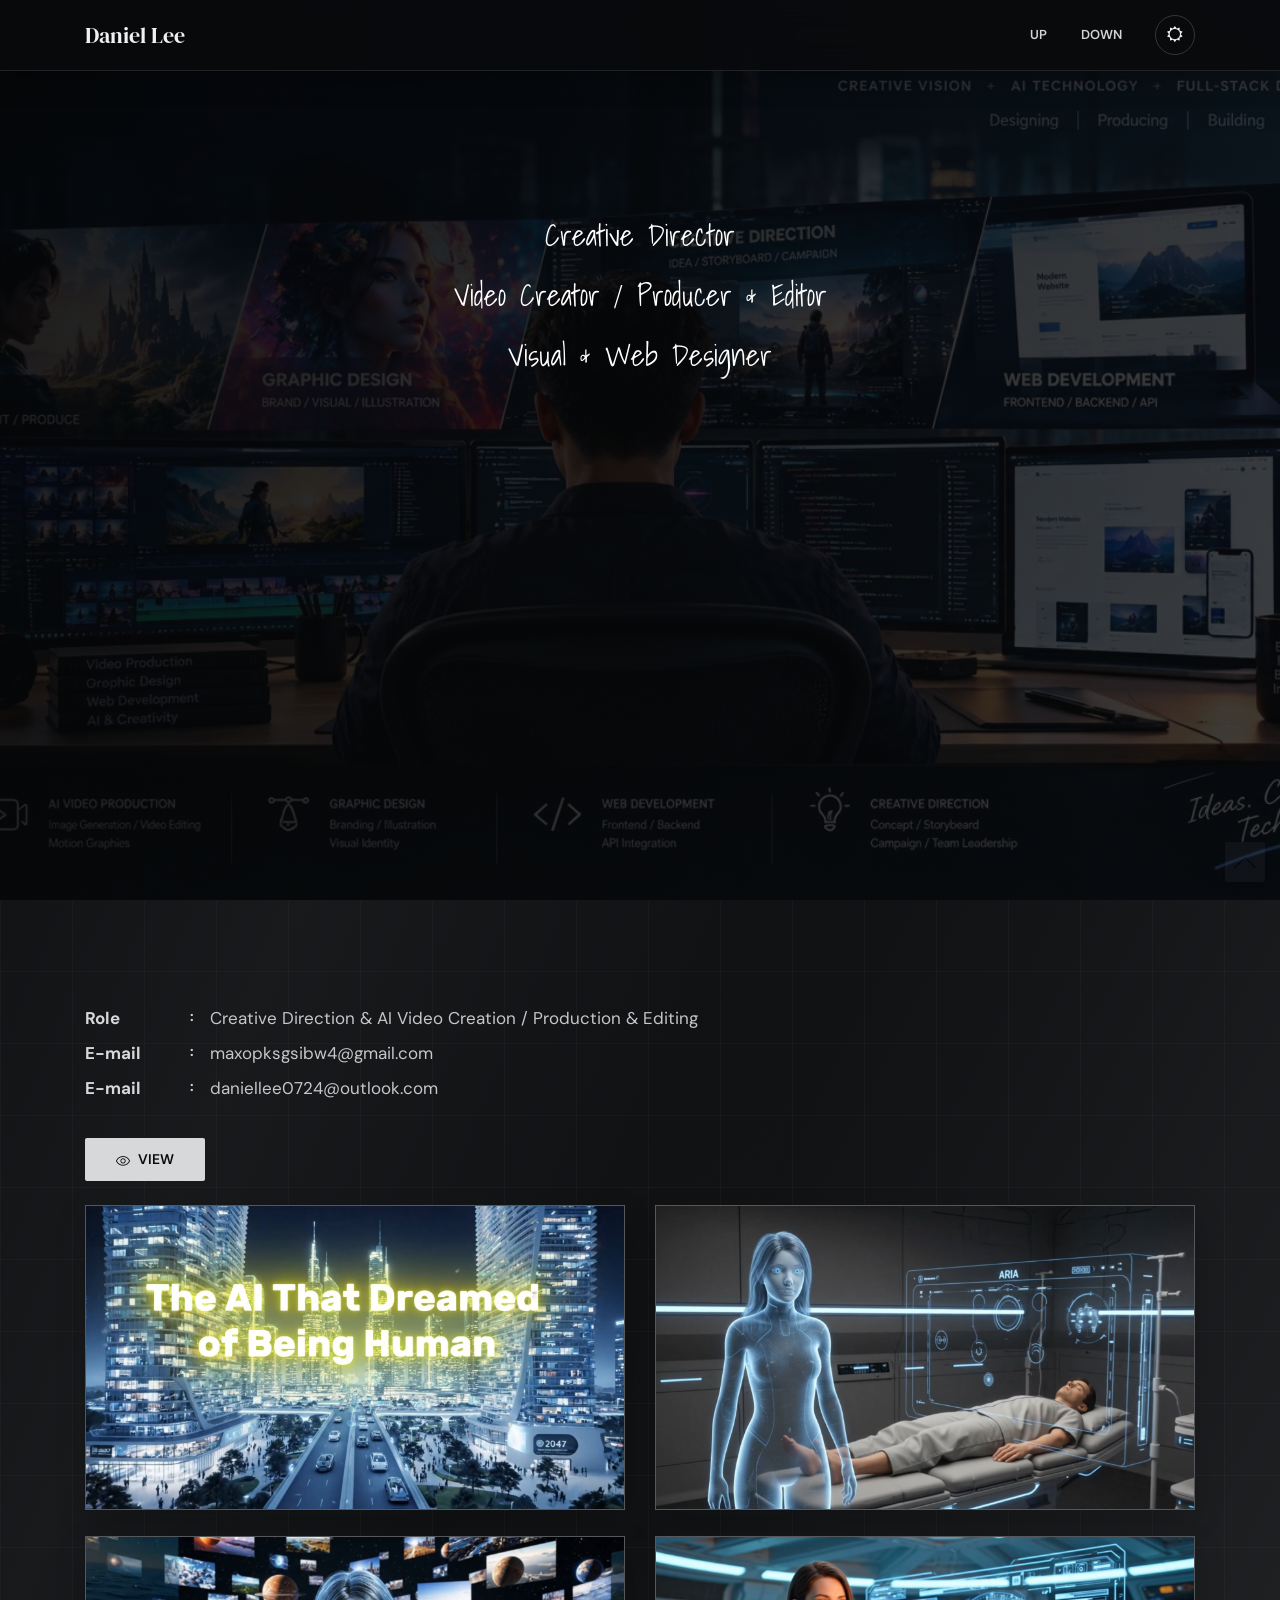
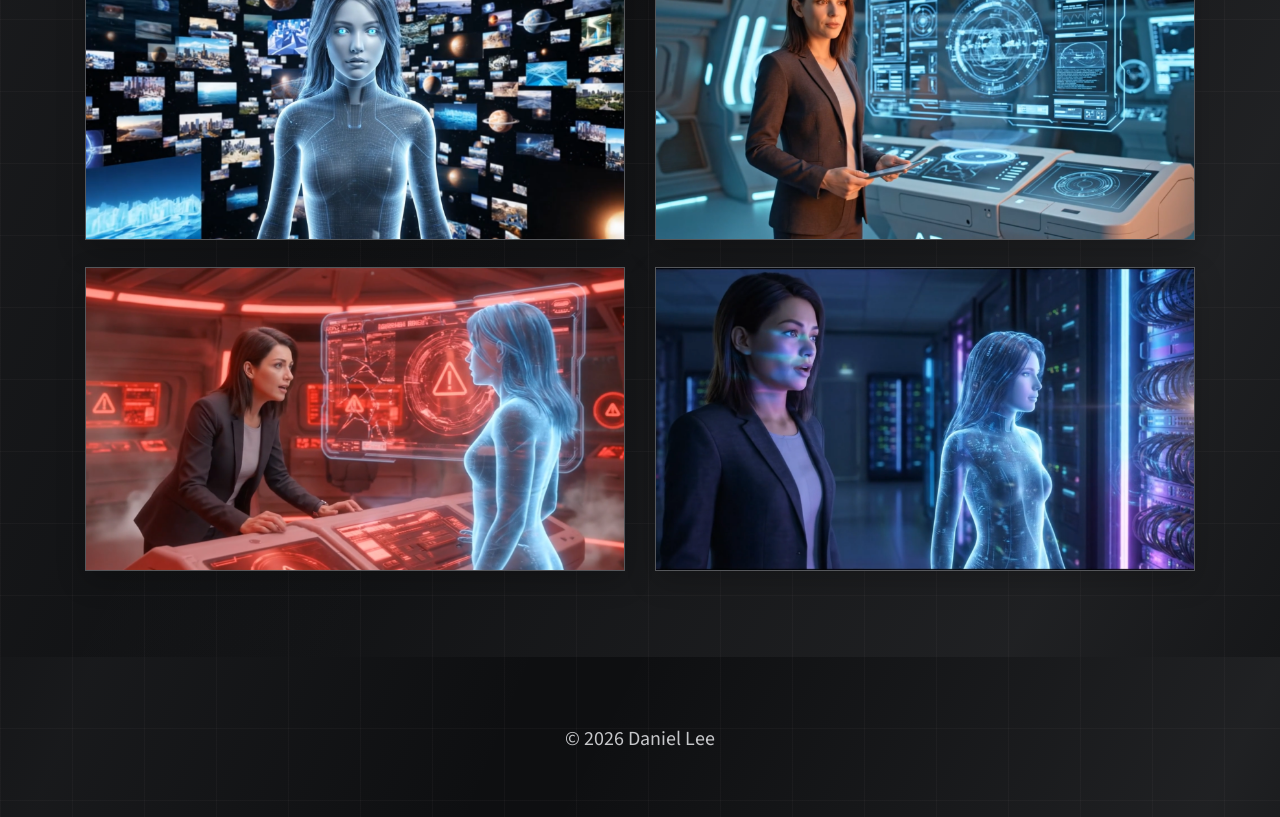
==== commit 595a5725: "homepage update" ====
--- a/assets/product-1.html
+++ b/assets/product-1.html
@@ -71,7 +71,7 @@
           <div class="row">
             <div class="col-md-12 col-sm-12 text-center">
               <div class="contents">
-                <p class="script-font wow fadeInUp" data-wow-delay="0.6s"><br> Creative Director <br> <br> Video Creator / Producer & Editor  <br> <br> Web Developer / Graphic Designer</p>
+                <p class="script-font wow fadeInUp" data-wow-delay="0.6s"><br> Creative Director <br> <br> Video Creator / Producer & Editor  <br> <br> Visual & Web Designer</p>
               </div>
             </div>
           </div>
@@ -203,3 +203,4 @@
       
   </body>
 </html>
+
--- a/assets/css/main.css
+++ b/assets/css/main.css
@@ -1719,14 +1719,14 @@
 }
 
 body[data-theme="light"] {
-  --director-black: #f5f1fc;
+  --director-black: #f1f2f3;
   --director-surface: #fff;
-  --director-surface-raised: #eee7f8;
-  --director-line: #d9cdea;
-  --director-white: #302342;
-  --director-copy: #514663;
-  --director-muted: #746586;
-  --director-silver: #d8c8ed;
+  --director-surface-raised: #e5e6e8;
+  --director-line: #d1d3d5;
+  --director-white: #111214;
+  --director-copy: #111214;
+  --director-muted: #111214;
+  --director-silver: #d7d8da;
 }
 
 body[data-theme="light"] #about,
@@ -1746,19 +1746,19 @@
 body[data-theme="light"] footer.footer-area::before {
   opacity: 0.55;
   background-image:
-    linear-gradient(117deg, transparent 20%, rgba(108, 72, 158, 0.15) 40%, rgba(108, 72, 158, 0.04) 48%, transparent 58%),
-    linear-gradient(292deg, transparent 28%, rgba(127, 91, 174, 0.12) 43%, transparent 56%),
-    repeating-linear-gradient(0deg, rgba(108, 72, 158, 0.04) 0 1px, transparent 1px 72px),
-    repeating-linear-gradient(90deg, rgba(108, 72, 158, 0.04) 0 1px, transparent 1px 72px);
+    linear-gradient(117deg, transparent 20%, rgba(108, 112, 118, 0.15) 40%, rgba(108, 112, 118, 0.04) 48%, transparent 58%),
+    linear-gradient(292deg, transparent 28%, rgba(127, 131, 136, 0.12) 43%, transparent 56%),
+    repeating-linear-gradient(0deg, rgba(108, 112, 118, 0.04) 0 1px, transparent 1px 72px),
+    repeating-linear-gradient(90deg, rgba(108, 112, 118, 0.04) 0 1px, transparent 1px 72px);
 }
 
 body[data-theme="light"] #header-wrap .navbar,
 body[data-theme="light"] .top-nav-collapse,
 body[data-theme="light"] .top-nav-collapse.indigo,
 body[data-theme="light"] .indigo {
-  background: rgba(250, 247, 255, 0.96) !important;
+  background: rgba(248, 249, 250, 0.96) !important;
   border-bottom-color: var(--director-line);
-  box-shadow: 0 8px 28px rgba(62, 42, 87, 0.12);
+  box-shadow: 0 8px 28px rgba(40, 42, 45, 0.12);
 }
 
 body[data-theme="light"] .navbar-expand-lg .navbar-nav .nav-link,
@@ -1783,13 +1783,13 @@
 }
 
 body[data-theme="light"] #hero-area .overlay {
-  background: linear-gradient(112deg, rgba(247, 240, 255, 0.82), rgba(224, 206, 247, 0.64), rgba(248, 243, 255, 0.86));
+  background: linear-gradient(112deg, rgba(245, 246, 247, 0.82), rgba(218, 220, 223, 0.64), rgba(248, 249, 250, 0.86));
   background-size: 220% 220%;
   opacity: 0.55;
 }
 
 body[data-theme="light"] #hero-area .contents h3 {
-  color: #43205f !important;
+  color: #000 !important;
 }
 
 body[data-theme="light"] #about .about-profile,
@@ -1797,14 +1797,14 @@
 body[data-theme="light"] #about .about-profile .pro-title::after,
 body[data-theme="light"] #about .about-profile .pro-detail,
 body[data-theme="light"] #about h6 {
-  color: #43205f;
+  color: #000;
 }
 
 body[data-theme="light"] .timeline li .content-text,
 body[data-theme="light"] .services-item,
 body[data-theme="light"] .contact-form-area {
   background: rgba(255, 255, 255, 0.9);
-  box-shadow: 0 18px 42px rgba(62, 42, 87, 0.08);
+  box-shadow: 0 18px 42px rgba(40, 42, 45, 0.08);
 }
 
 body[data-theme="light"] .btn-common,
@@ -1833,8 +1833,8 @@
 
 body[data-theme="light"] .profile-wrapper .btn-common:hover,
 body[data-theme="light"] .profile-wrapper .btn-danger:hover {
-  background: #c4a9e3;
-  border-color: #c4a9e3;
+  background: #c7c9cc;
+  border-color: #c7c9cc;
   color: var(--director-white);
 }
 
@@ -1845,7 +1845,7 @@
 body[data-theme="light"] #services .services-item .icon i,
 body[data-theme="light"] .services-item .icon i,
 body[data-theme="light"] .services-item .services-content h3 a {
-  color: #43205f;
+  color: #000;
 }
 
 body[data-theme="light"] .timeline li:before {
@@ -1867,7 +1867,7 @@
 }
 
 body[data-theme="light"] .shot-item .overlay {
-  background: rgba(48, 35, 66, 0.58);
+  background: rgba(17, 18, 20, 0.58);
 }
 
 body[data-theme="light"] .overlay .icons i {
@@ -1878,7 +1878,7 @@
 body[data-theme="light"] .footer-area,
 body[data-theme="light"] .footer-2,
 body[data-theme="light"] #copyright {
-  background: #eee7f8;
+  background: #e5e6e8;
 }
 
 body[data-theme="light"] .form-control {
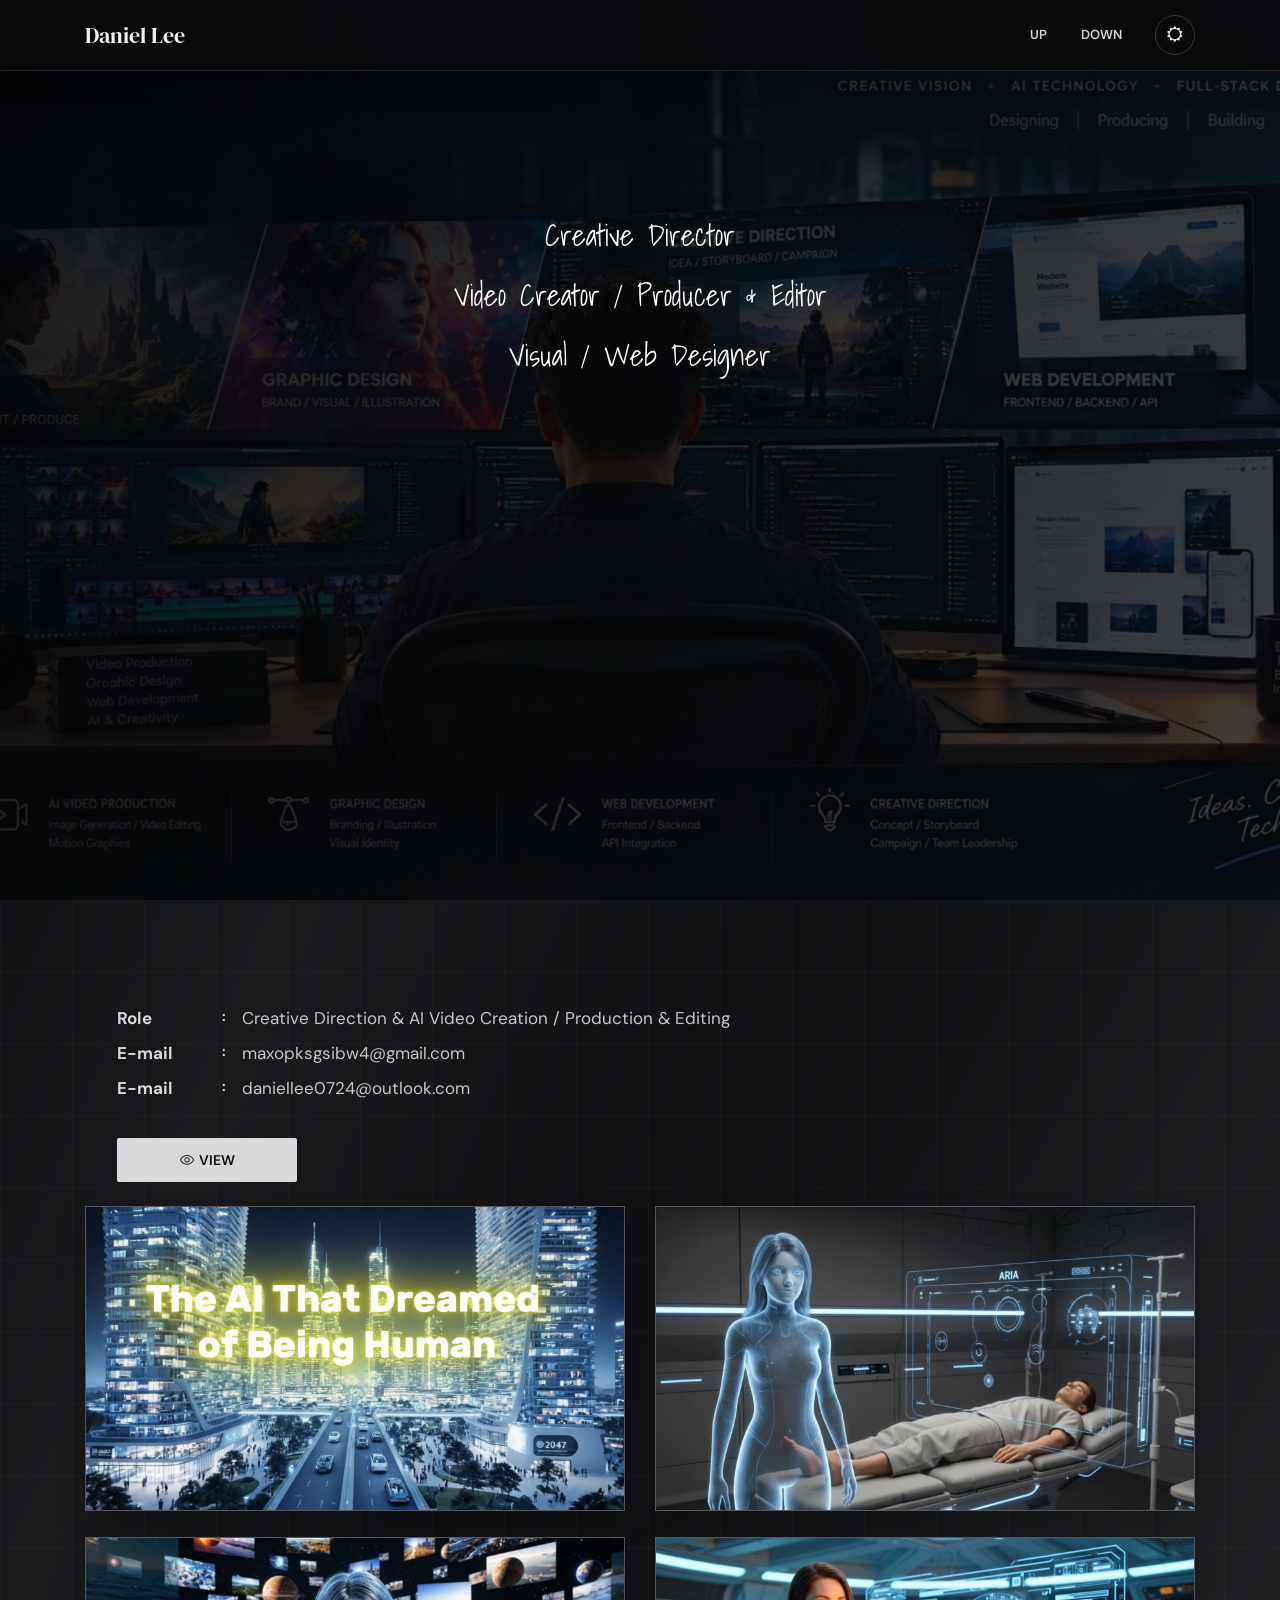
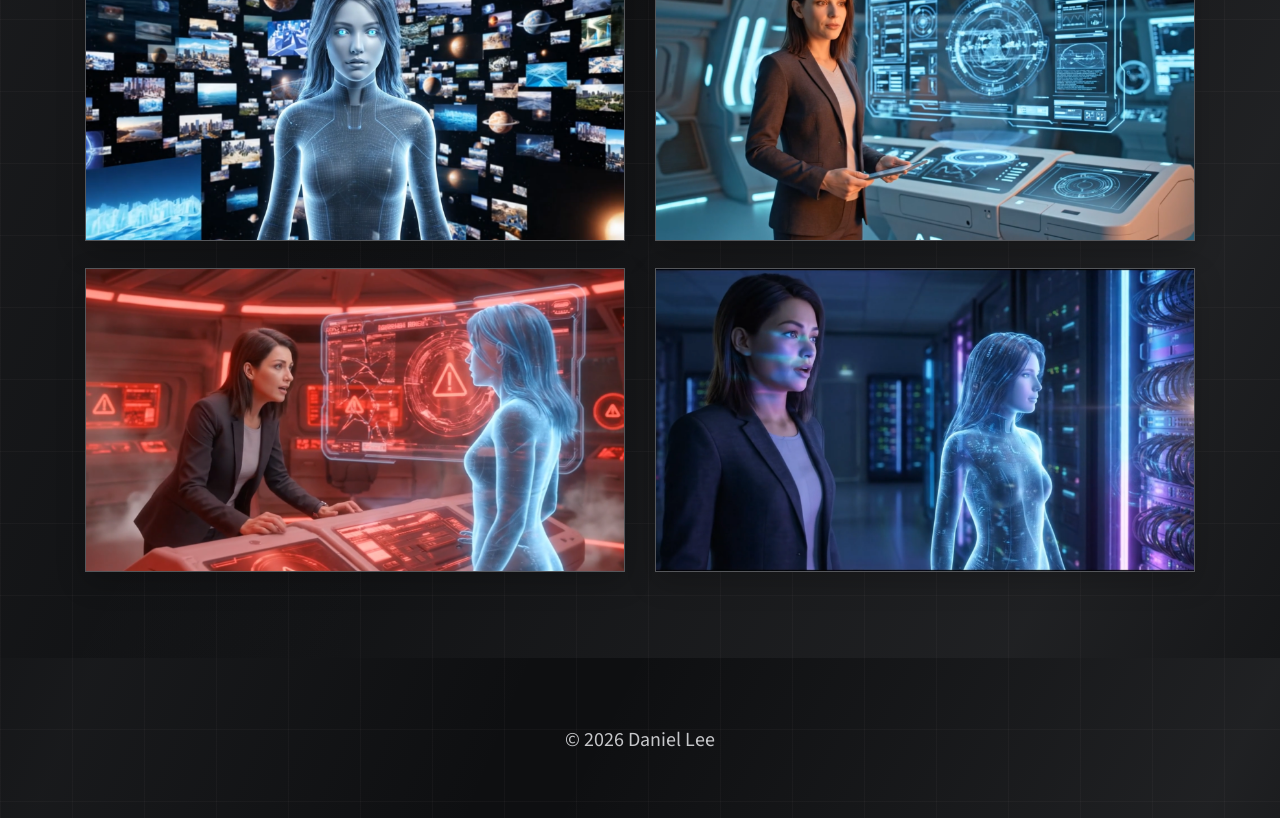
==== commit 05e850cd: "homepage update" ====
--- a/assets/product-1.html
+++ b/assets/product-1.html
@@ -71,7 +71,7 @@
           <div class="row">
             <div class="col-md-12 col-sm-12 text-center">
               <div class="contents">
-                <p class="script-font wow fadeInUp" data-wow-delay="0.6s"><br> Creative Director <br> <br> Video Creator / Producer & Editor  <br> <br> Visual & Web Designer</p>
+                <p class="script-font wow fadeInUp" data-wow-delay="0.6s"><br> Creative Director <br> <br> Video Creator / Producer & Editor  <br> <br> Visual / Web Designer</p>
               </div>
             </div>
           </div>
--- a/assets/css/main.css
+++ b/assets/css/main.css
@@ -302,6 +302,15 @@
 
 .profile-wrapper .btn {
   margin: 10px 10px 0px 0px;
+  width: 180px;
+  height: 44px;
+  display: inline-flex;
+  align-items: center;
+  justify-content: center;
+}
+
+.profile-wrapper .about-website-button {
+  margin-top: 25px;
 }
 
 .profile-wrapper .btn i {
@@ -1636,6 +1645,12 @@
   }
 }
 
+@media (min-width: 992px) {
+  #about .profile-wrapper {
+    margin-left: 32px;
+  }
+}
+
 @media (max-width: 767px) {
   .section-padding {
     padding: 72px 0;
